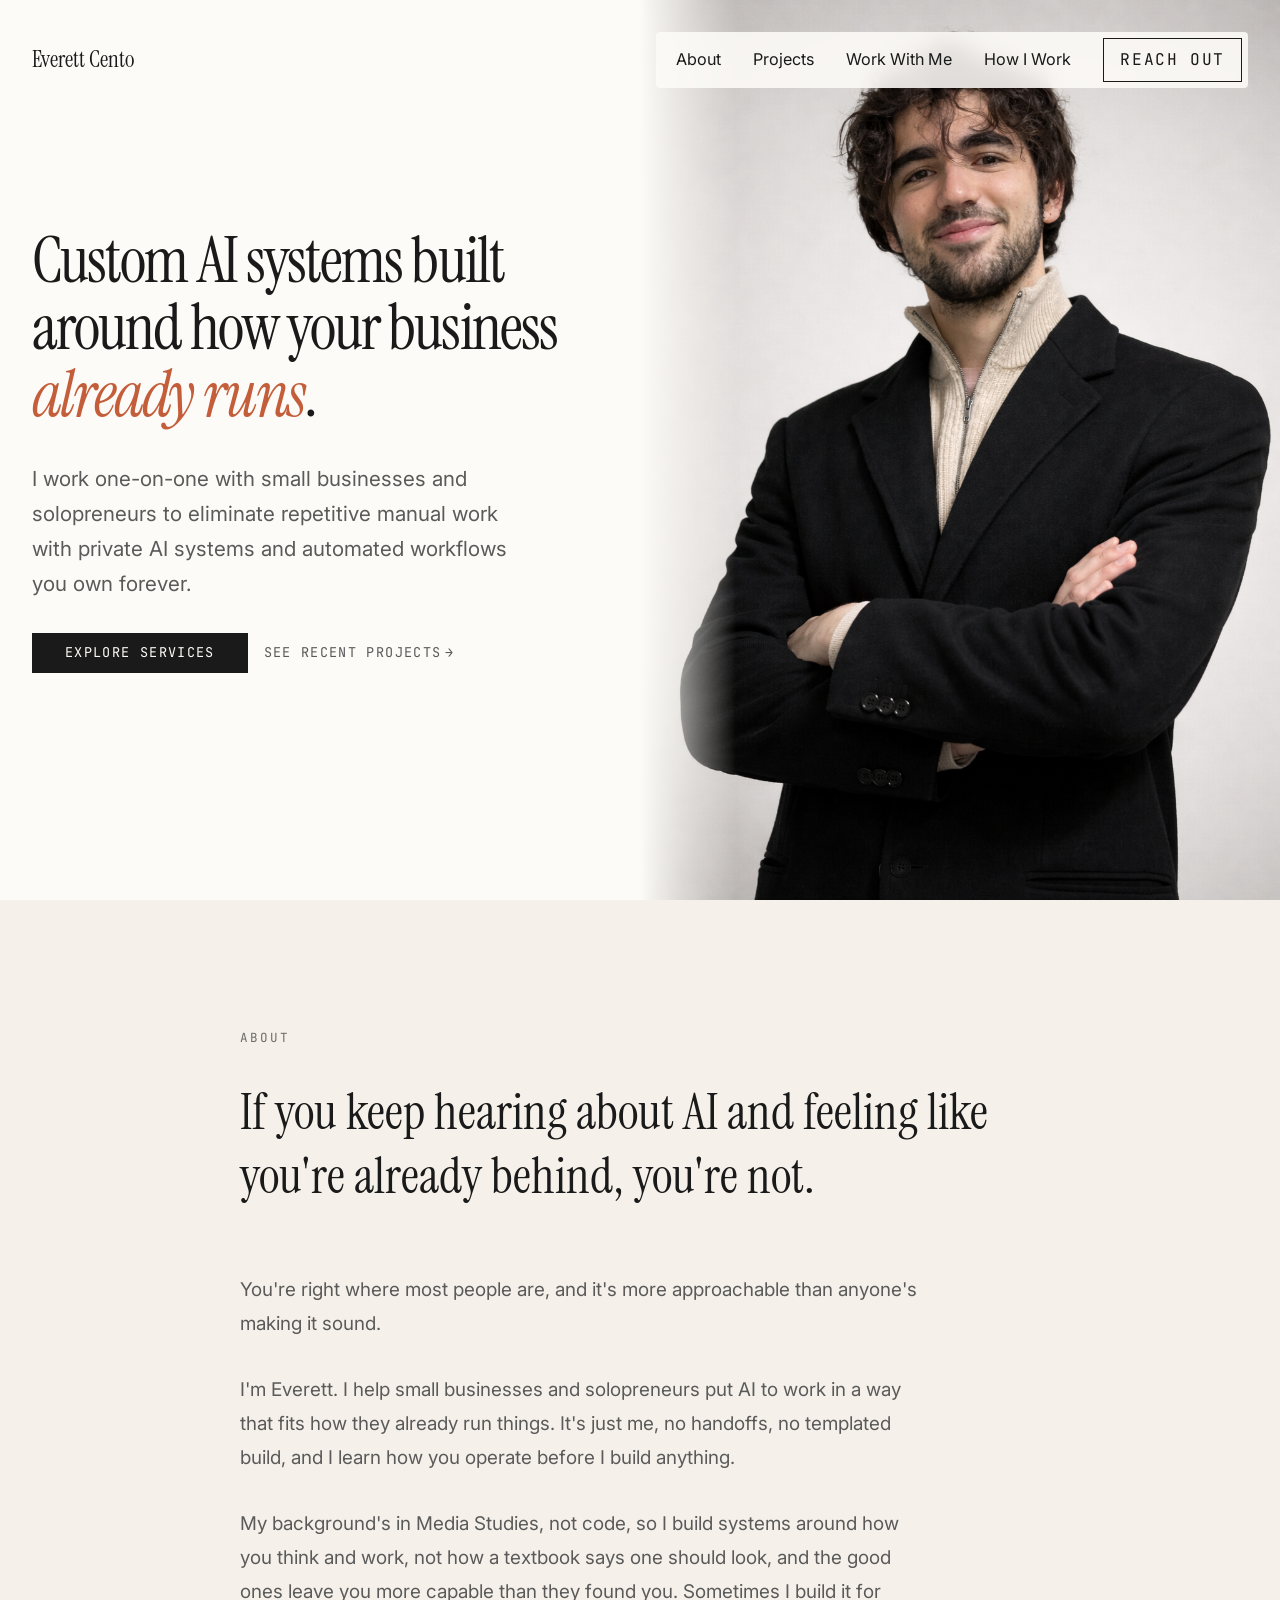
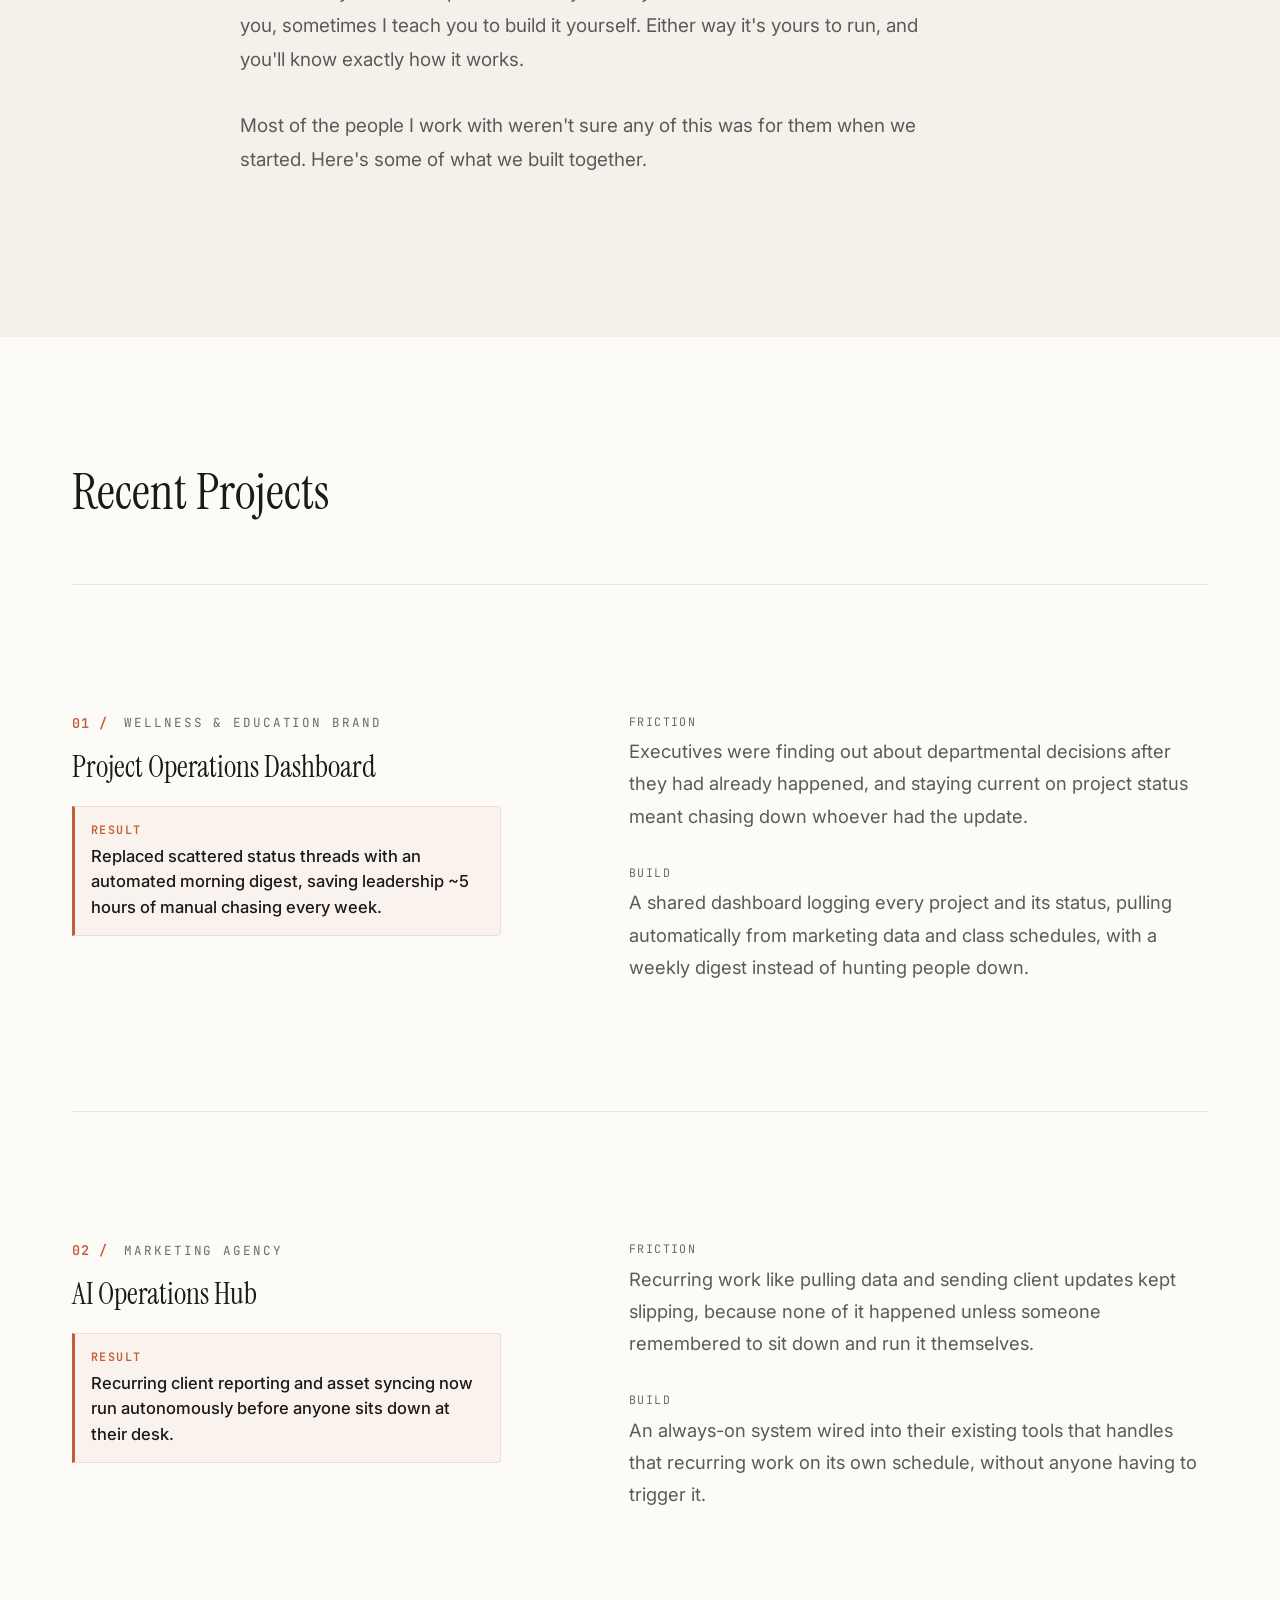
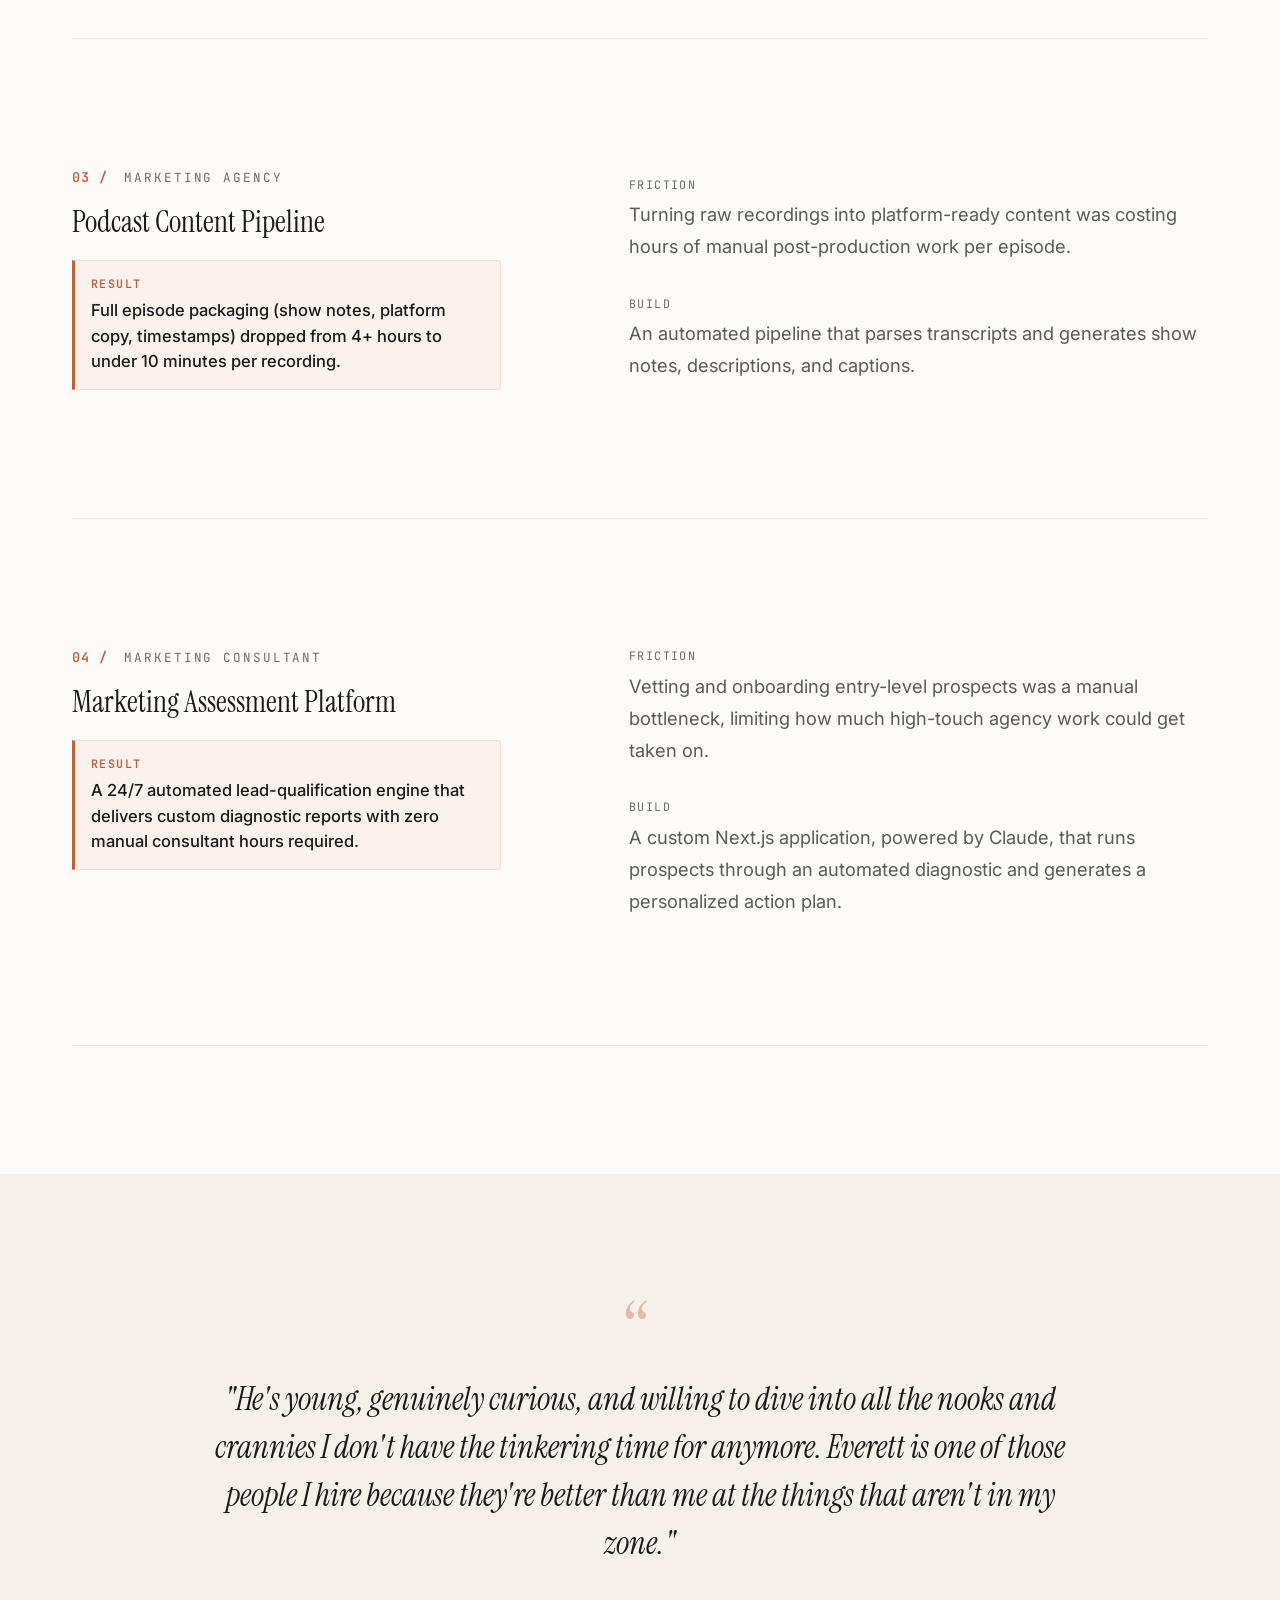
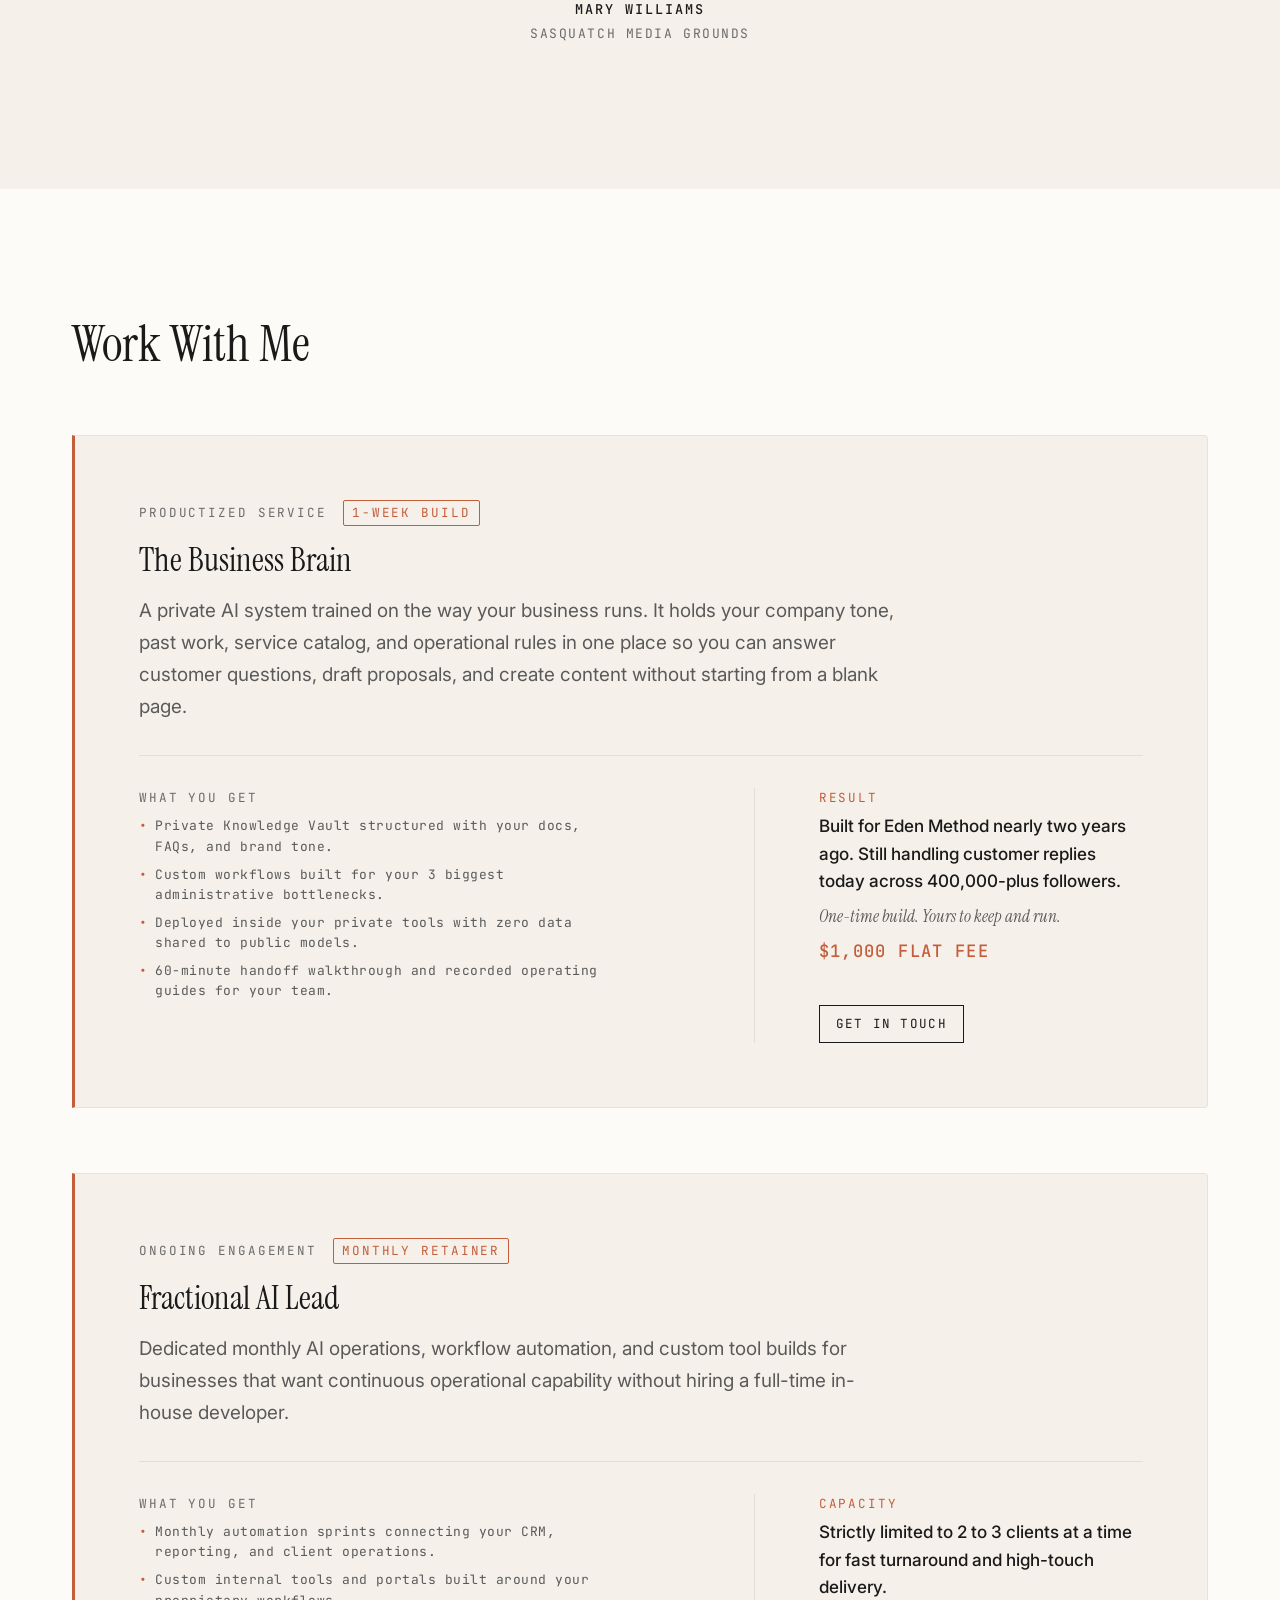
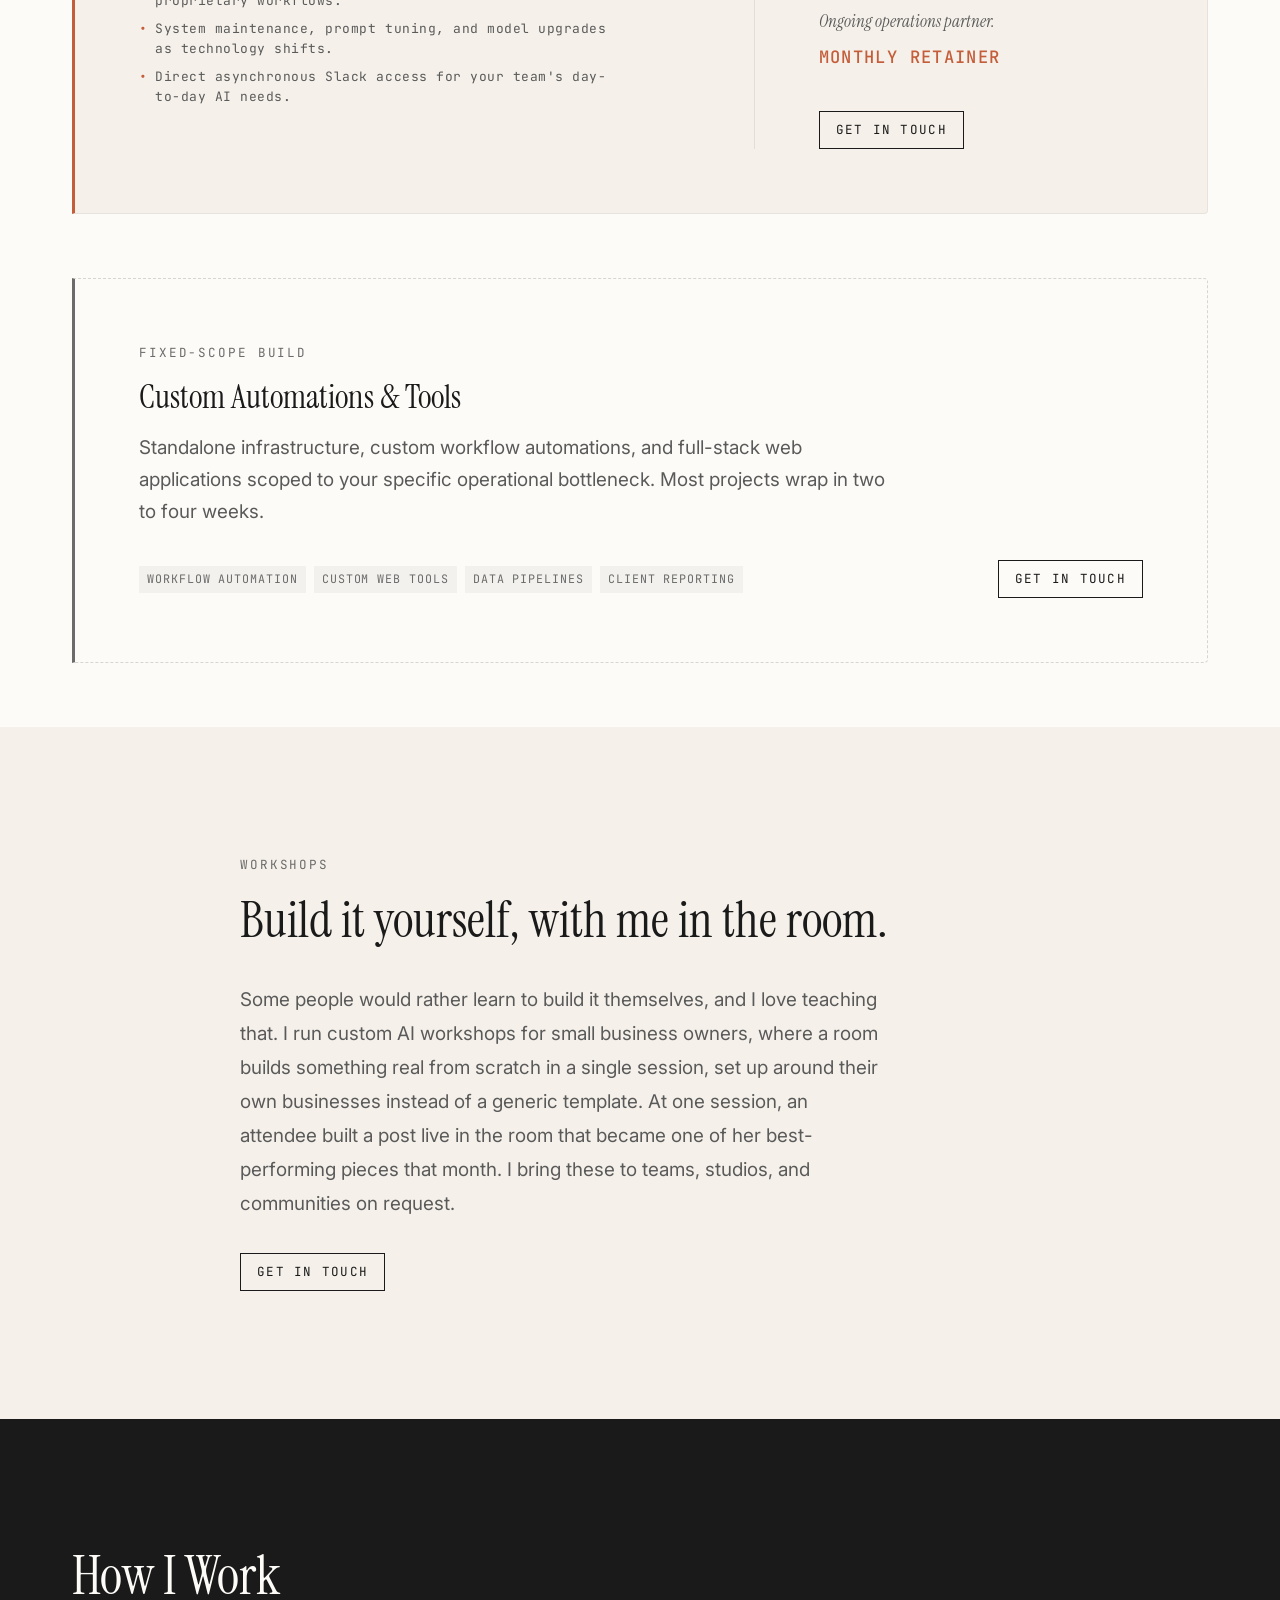
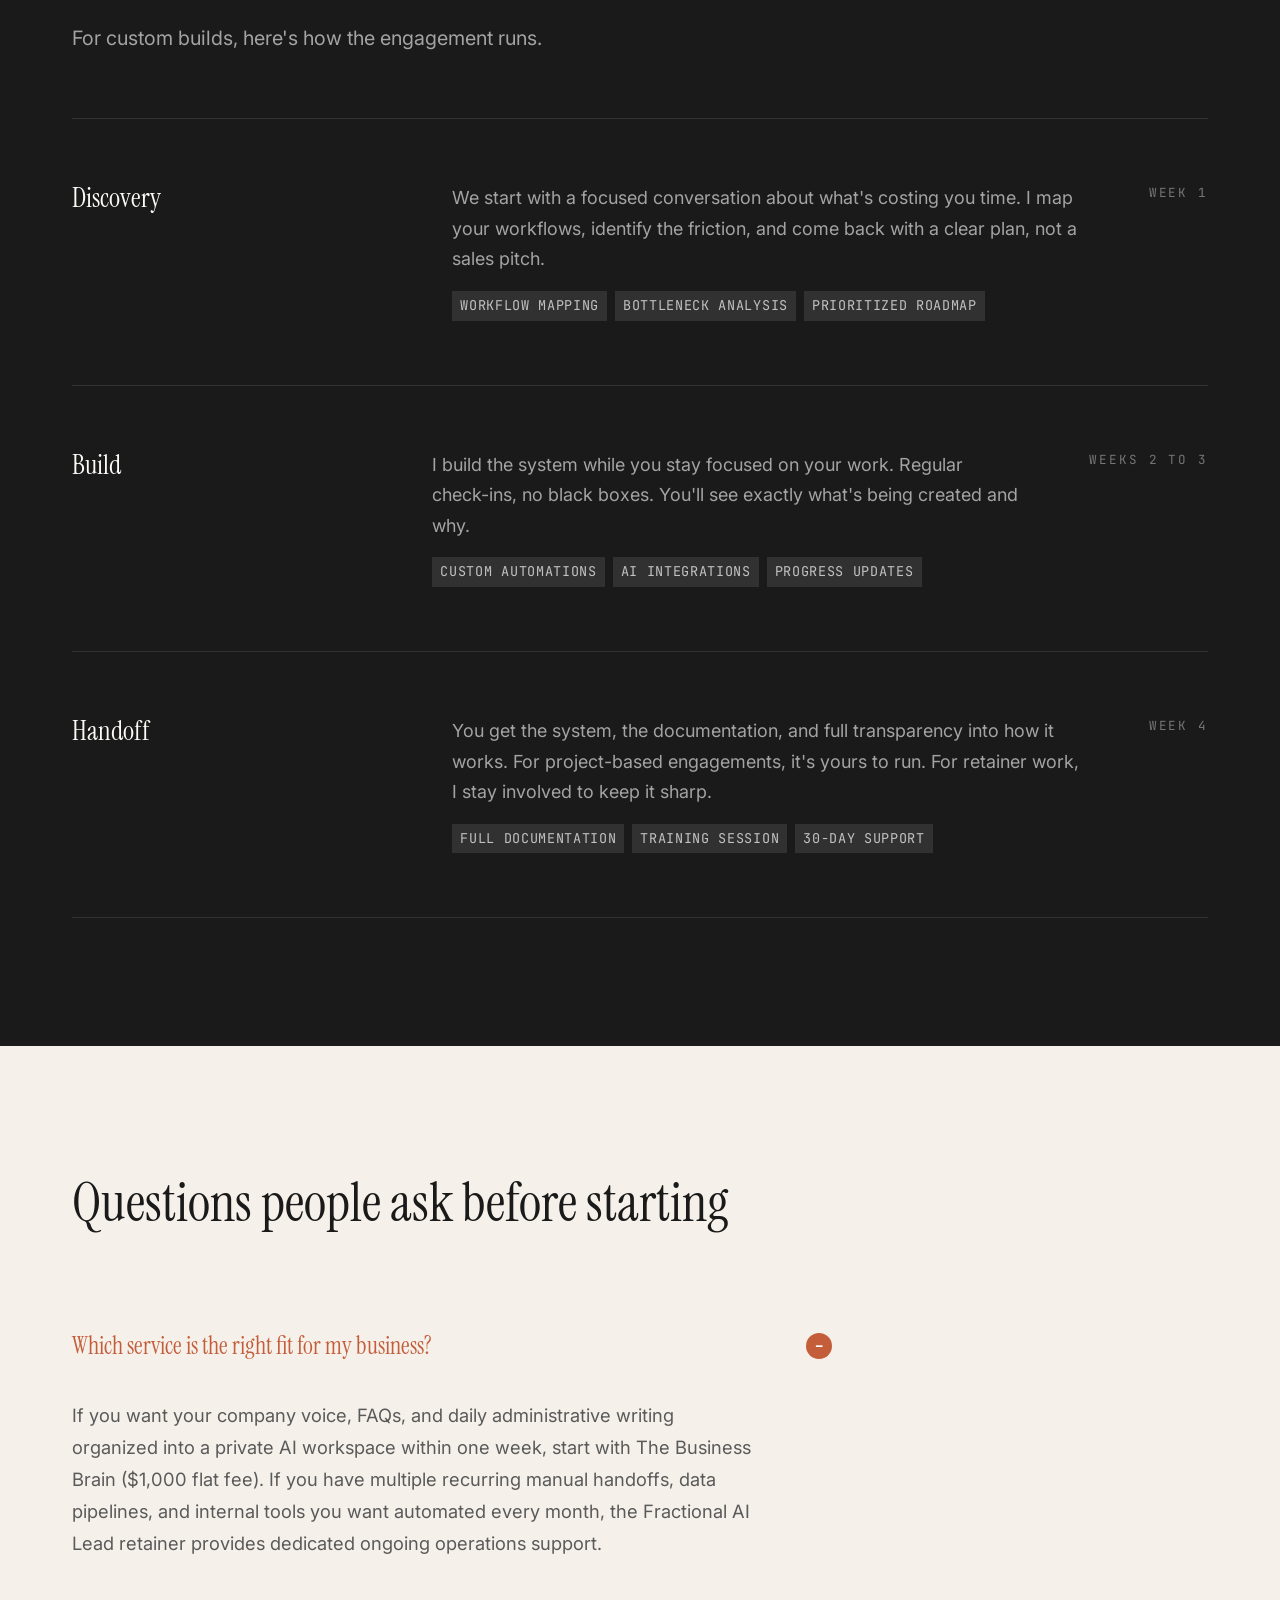
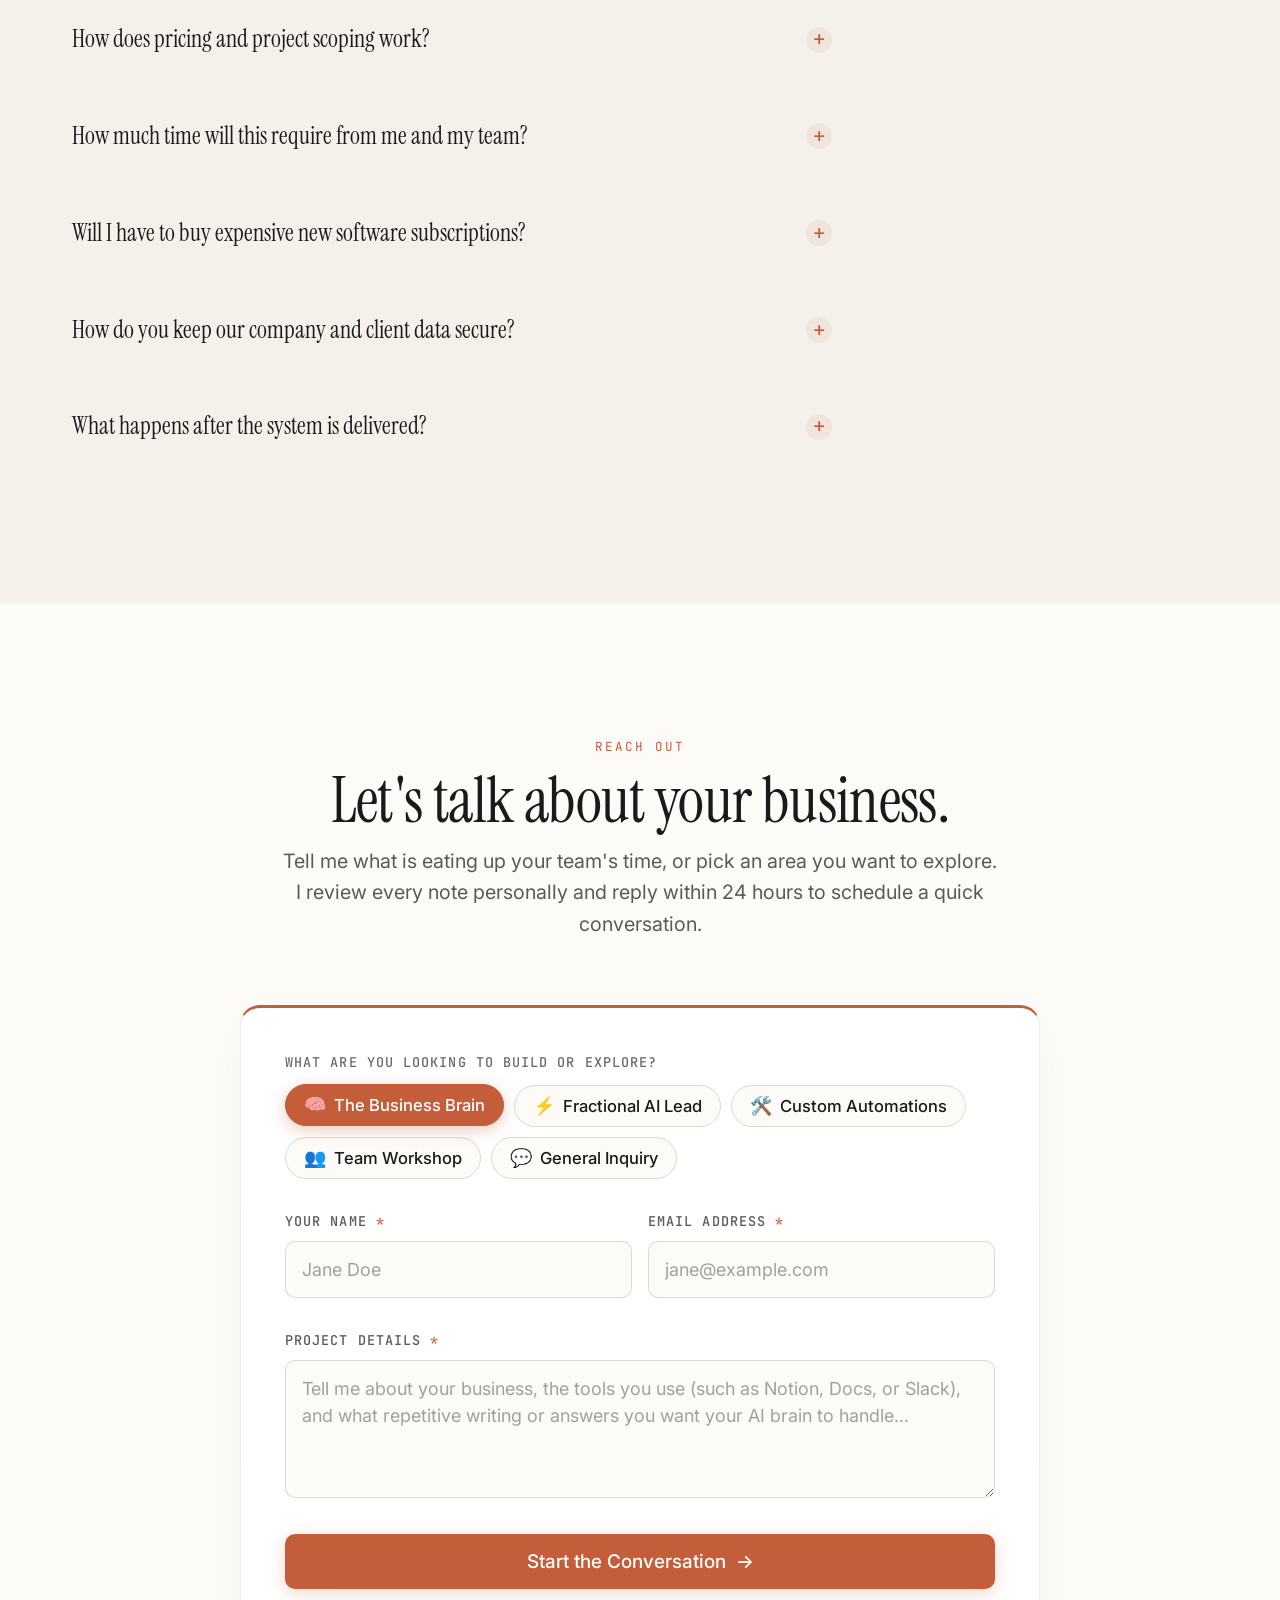
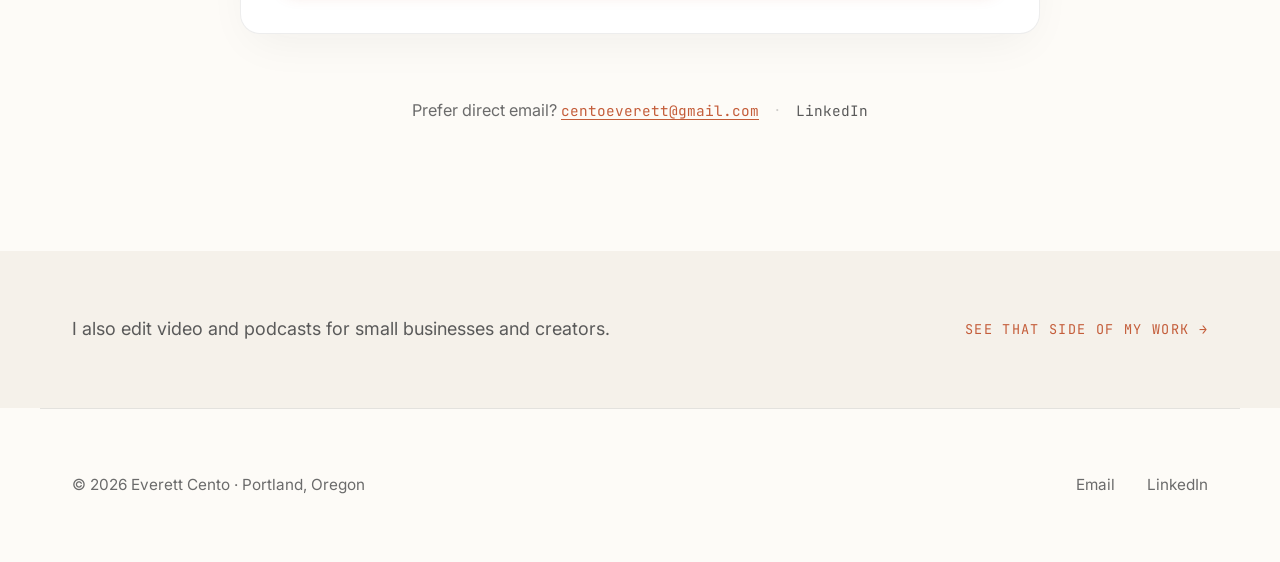
==== ai/index.html @ 163f77bb "Move AI page to /ai and cross-link the two spokes - ai/index.html: current AI page relocated intact," ====
<!DOCTYPE html>
<html lang="en">
<head>
    <meta charset="UTF-8">
    <meta name="viewport" content="width=device-width, initial-scale=1.0">
    <title>Everett Cento | Custom AI for Small Businesses & Solopreneurs</title>
    <meta name="description" content="I work one-on-one with small businesses and solopreneurs, building AI around how your business already runs instead of forcing you into a generic template.">

    <!-- Theme Color -->
    <meta name="theme-color" content="#C45D3A">

    <!-- Open Graph -->
    <meta property="og:type" content="website">
    <link rel="canonical" href="https://everettcento.com/ai/">
    <meta property="og:url" content="https://everettcento.com/ai/">
    <meta property="og:title" content="AI built around your business, not around a template.">
    <meta property="og:description" content="One-on-one AI for small businesses and solopreneurs. I learn how you operate, then build AI that fits.">
    <meta property="og:image" content="https://everettcento.com/everett-cento.png">
    <meta property="og:image:width" content="800">
    <meta property="og:image:height" content="1000">

    <!-- Favicon -->
    <link rel="icon" type="image/svg+xml" href="/favicon.svg">
    <link rel="apple-touch-icon" href="/apple-touch-icon.png">

    <!-- Fonts -->
    <link rel="preconnect" href="https://fonts.googleapis.com">
    <link rel="preconnect" href="https://fonts.gstatic.com" crossorigin>
    <link href="https://fonts.googleapis.com/css2?family=Instrument+Serif:ital@0;1&family=Inter:wght@400;500&family=JetBrains+Mono:wght@400;500&display=swap" rel="stylesheet" media="print" onload="this.media='all'">
    <noscript><link href="https://fonts.googleapis.com/css2?family=Instrument+Serif:ital@0;1&family=Inter:wght@400;500&family=JetBrains+Mono:wght@400;500&display=swap" rel="stylesheet"></noscript>

    <link rel="stylesheet" href="/styles.css">

    <!-- JSON-LD Structured Data -->
    <script type="application/ld+json">
    {
      "@context": "https://schema.org",
      "@graph": [
        {
          "@type": "Person",
          "@id": "https://everettcento.com/#everett",
          "name": "Everett Cento",
          "jobTitle": "AI Consultant & Builder",
          "description": "AI consultant based in Portland, Oregon building custom AI for small businesses and solopreneurs, one-on-one.",
          "email": "centoeverett@gmail.com",
          "url": "https://everettcento.com/",
          "homeLocation": { "@type": "Place", "address": { "@type": "PostalAddress", "addressLocality": "Portland", "addressRegion": "OR", "addressCountry": "US" } },
          "sameAs": ["https://www.linkedin.com/in/everett-cento/"]
        },
        {
          "@type": "ProfessionalService",
          "@id": "https://everettcento.com/ai/#service",
          "name": "Everett Cento · Custom AI for Small Businesses",
          "url": "https://everettcento.com/ai/",
          "founder": { "@id": "https://everettcento.com/#everett" },
          "areaServed": [
            { "@type": "City", "name": "Portland" },
            { "@type": "State", "name": "Oregon" },
            { "@type": "AdministrativeArea", "name": "Pacific Northwest" },
            { "@type": "Country", "name": "United States" }
          ],
          "description": "One-on-one AI setup and custom automation for small businesses and solopreneurs, based in Portland and working across the US and remotely.",
          "makesOffer": [
            {
              "@type": "Offer",
              "name": "The Business Brain",
              "priceSpecification": { "@type": "PriceSpecification", "price": "1000", "priceCurrency": "USD", "description": "$1,000 flat fee, one-time build" }
            },
            {
              "@type": "Offer",
              "name": "Fractional AI Lead",
              "description": "Monthly retainer for ongoing AI operations, automation sprints, and custom tool builds"
            }
          ]
        },
        {
          "@type": "FAQPage",
          "@id": "https://everettcento.com/ai/#faq",
          "mainEntity": [
            { "@type": "Question", "name": "How does pricing and project scoping work?", "acceptedAnswer": { "@type": "Answer", "text": "The Business Brain is a flat $1,000 one-time build completed in one week. Fractional AI Lead engagements run as monthly retainers with dedicated automation sprints. Custom standalone projects are quoted as fixed-price bids after a short discovery call. There is no long enterprise contract and no per-seat software to buy on top." } },
            { "@type": "Question", "name": "Which service is the right fit for my business?", "acceptedAnswer": { "@type": "Answer", "text": "If you want your company voice, FAQs, and daily administrative writing organized into a private AI workspace within one week, start with The Business Brain ($1,000 flat fee). If you have multiple recurring manual handoffs, data pipelines, and internal tools you want automated every month, the Fractional AI Lead retainer provides dedicated ongoing operations support." } },
            { "@type": "Question", "name": "I'm not technical and don't know where to start. Is my business ready for AI?", "acceptedAnswer": { "@type": "Answer", "text": "If you keep hearing about AI and feel behind, you are not. Most people I work with felt the same at the start. The first step is a conversation about how you work day to day, then picking one or two high-return uses and building those first, rather than a large AI transformation." } },
            { "@type": "Question", "name": "What does a first project look like?", "acceptedAnswer": { "@type": "Answer", "text": "It starts with discovery: I learn how you operate and find the one or two places AI pays off fastest. Then I build those, connected to the tools you already use. Then handoff: you get something you own and know how to run, not a black box you depend on me for." } },
            { "@type": "Question", "name": "Will I own what you build?", "acceptedAnswer": { "@type": "Answer", "text": "Yes. That is the point. I build on tools and accounts you control, and either hand over a system you operate yourself or teach you to build it. The goal is to leave you more capable than I found you, not dependent on me." } },
            { "@type": "Question", "name": "Where are you based, and do you work remotely?", "acceptedAnswer": { "@type": "Answer", "text": "I'm based in Portland, Oregon and work with businesses across the Pacific Northwest and remotely with clients anywhere in the US." } }
          ]
        }
      ]
    }
    </script>
</head>
<body>
    <!-- Skip Link for Accessibility -->
    <a href="#main" class="skip-link">Skip to main content</a>

    <!-- Navigation -->
    <nav class="nav" aria-label="Main navigation">
        <a href="/" class="nav-logo" aria-label="Everett Cento - Home">Everett Cento</a>
        <div class="nav-links">
            <a href="#about">About</a>
            <a href="#work">Projects</a>
            <a href="#offerings">Work With Me</a>
            <a href="#services">How I Work</a>
            <a href="#contact" class="nav-cta">Reach Out</a>
        </div>
    </nav>

    <main id="main">
        <!-- Hero - Split Layout -->
        <section class="hero" aria-labelledby="hero-heading">
            <div class="hero-split">
                <div class="hero-content">
                    <h1 id="hero-heading">Custom AI systems built around how your business <em>already runs</em>.</h1>
                    <p class="hero-intro">I work one-on-one with small businesses and solopreneurs to eliminate repetitive manual work with private AI systems and automated workflows you own forever.</p>
                    <div class="hero-actions">
                        <a href="#offerings" class="hero-cta">Explore Services</a>
                        <a href="#work" class="hero-secondary-link">See Recent Projects <span aria-hidden="true">&rarr;</span></a>
                    </div>
                </div>
                <div class="hero-image">
                    <img src="/everett-cento.png" alt="Everett Cento" width="800" height="1000" loading="eager" fetchpriority="high" />
                </div>
            </div>
        </section>

        <!-- About -->
        <section class="about" id="about" aria-labelledby="about-heading">
            <div class="container">
                <div class="about-content animate-fade-up">
                    <p class="label about-label">About</p>
                    <h2 id="about-heading" class="about-lead">If you keep hearing about AI and feeling like you're already behind, you're not.</h2>
                    <div class="about-text">
                        <p>You're right where most people are, and it's more approachable than anyone's making it sound.</p>
                        <p>I'm Everett. I help small businesses and solopreneurs put AI to work in a way that fits how they already run things. It's just me, no handoffs, no templated build, and I learn how you operate before I build anything.</p>
                        <p>My background's in Media Studies, not code, so I build systems around how you think and work, not how a textbook says one should look, and the good ones leave you more capable than they found you. Sometimes I build it for you, sometimes I teach you to build it yourself. Either way it's yours to run, and you'll know exactly how it works.</p>
                        <p>Most of the people I work with weren't sure any of this was for them when we started. Here's some of what we built together.</p>
                    </div>
                </div>
            </div>
        </section>

        <!-- Work -->
        <section class="work" id="work" aria-labelledby="work-heading">
            <div class="container">
                <div class="work-header animate-fade-up">
                    <h2 id="work-heading">Recent Projects</h2>
                </div>

                <div class="work-list">
                    <article class="work-row animate-fade-up">
                        <div class="work-row-meta">
                            <div class="work-item-header">
                                <span class="work-index">01 /</span>
                                <span class="label">Wellness &amp; Education Brand</span>
                            </div>
                            <h3>Project Operations Dashboard</h3>
                            <div class="work-item-outcome">
                                <span class="work-outcome-tag">Result</span>
                                <p>Replaced scattered status threads with an automated morning digest, saving leadership ~5 hours of manual chasing every week.</p>
                            </div>
                        </div>
                        <div class="work-row-body">
                            <div class="work-story-block">
                                <span class="work-story-label">Friction</span>
                                <p>Executives were finding out about departmental decisions after they had already happened, and staying current on project status meant chasing down whoever had the update.</p>
                            </div>
                            <div class="work-story-block">
                                <span class="work-story-label">Build</span>
                                <p>A shared dashboard logging every project and its status, pulling automatically from marketing data and class schedules, with a weekly digest instead of hunting people down.</p>
                            </div>
                        </div>
                    </article>

                    <article class="work-row animate-fade-up">
                        <div class="work-row-meta">
                            <div class="work-item-header">
                                <span class="work-index">02 /</span>
                                <span class="label">Marketing Agency</span>
                            </div>
                            <h3>AI Operations Hub</h3>
                            <div class="work-item-outcome">
                                <span class="work-outcome-tag">Result</span>
                                <p>Recurring client reporting and asset syncing now run autonomously before anyone sits down at their desk.</p>
                            </div>
                        </div>
                        <div class="work-row-body">
                            <div class="work-story-block">
                                <span class="work-story-label">Friction</span>
                                <p>Recurring work like pulling data and sending client updates kept slipping, because none of it happened unless someone remembered to sit down and run it themselves.</p>
                            </div>
                            <div class="work-story-block">
                                <span class="work-story-label">Build</span>
                                <p>An always-on system wired into their existing tools that handles that recurring work on its own schedule, without anyone having to trigger it.</p>
                            </div>
                        </div>
                    </article>

                    <article class="work-row animate-fade-up">
                        <div class="work-row-meta">
                            <div class="work-item-header">
                                <span class="work-index">03 /</span>
                                <span class="label">Marketing Agency</span>
                            </div>
                            <h3>Podcast Content Pipeline</h3>
                            <div class="work-item-outcome">
                                <span class="work-outcome-tag">Result</span>
                                <p>Full episode packaging (show notes, platform copy, timestamps) dropped from 4+ hours to under 10 minutes per recording.</p>
                            </div>
                        </div>
                        <div class="work-row-body">
                            <div class="work-story-block">
                                <span class="work-story-label">Friction</span>
                                <p>Turning raw recordings into platform-ready content was costing hours of manual post-production work per episode.</p>
                            </div>
                            <div class="work-story-block">
                                <span class="work-story-label">Build</span>
                                <p>An automated pipeline that parses transcripts and generates show notes, descriptions, and captions.</p>
                            </div>
                        </div>
                    </article>

                    <article class="work-row animate-fade-up">
                        <div class="work-row-meta">
                            <div class="work-item-header">
                                <span class="work-index">04 /</span>
                                <span class="label">Marketing Consultant</span>
                            </div>
                            <h3>Marketing Assessment Platform</h3>
                            <div class="work-item-outcome">
                                <span class="work-outcome-tag">Result</span>
                                <p>A 24/7 automated lead-qualification engine that delivers custom diagnostic reports with zero manual consultant hours required.</p>
                            </div>
                        </div>
                        <div class="work-row-body">
                            <div class="work-story-block">
                                <span class="work-story-label">Friction</span>
                                <p>Vetting and onboarding entry-level prospects was a manual bottleneck, limiting how much high-touch agency work could get taken on.</p>
                            </div>
                            <div class="work-story-block">
                                <span class="work-story-label">Build</span>
                                <p>A custom Next.js application, powered by Claude, that runs prospects through an automated diagnostic and generates a personalized action plan.</p>
                            </div>
                        </div>
                    </article>
                </div>
            </div>
        </section>

        <!-- Testimonial -->
        <section class="testimonials" aria-label="Testimonial">
            <div class="container">
                <div class="testimonial-item animate-fade-up">
                    <span class="testimonial-mark" aria-hidden="true">&ldquo;</span>
                    <blockquote class="testimonial-quote">
                        "He's young, genuinely curious, and willing to dive into all the nooks and crannies I don't have the tinkering time for anymore. Everett is one of those people I hire because they're better than me at the things that aren't in my zone."
                    </blockquote>
                    <div class="testimonial-attribution">
                        <p class="testimonial-name">Mary Williams</p>
                        <p class="testimonial-company">Sasquatch Media Grounds</p>
                    </div>
                </div>
            </div>
        </section>

        <!-- Offerings -->
        <section class="offerings" id="offerings" aria-labelledby="offerings-heading">
            <div class="container">
                <div class="offerings-header animate-fade-up">
                    <h2 id="offerings-heading">Work With Me</h2>
                </div>
                <div class="offerings-list">
                    <!-- 1. The Business Brain -->
                    <div class="offering-item animate-fade-up">
                        <div class="offering-item-header">
                            <span class="label">Productized Service</span>
                            <span class="label offering-type">1-Week Build</span>
                        </div>
                        <h3>The Business Brain</h3>
                        <p class="offering-description">A private AI system trained on the way your business runs. It holds your company tone, past work, service catalog, and operational rules in one place so you can answer customer questions, draft proposals, and create content without starting from a blank page.</p>
                        <div class="offering-item-content">
                            <div class="offering-deliverables">
                                <p class="label">What you get</p>
                                <ul>
                                    <li>Private Knowledge Vault structured with your docs, FAQs, and brand tone.</li>
                                    <li>Custom workflows built for your 3 biggest administrative bottlenecks.</li>
                                    <li>Deployed inside your private tools with zero data shared to public models.</li>
                                    <li>60-minute handoff walkthrough and recorded operating guides for your team.</li>
                                </ul>
                            </div>
                            <div class="offering-result">
                                <div>
                                    <span class="label">Result</span>
                                    <p>Built for Eden Method nearly two years ago. Still handling customer replies today across 400,000-plus followers.</p>
                                    <p class="offering-tagline">One-time build. Yours to keep and run.</p>
                                    <p class="offering-price">$1,000 flat fee</p>
                                </div>
                                <a href="#contact" class="offering-custom-cta offering-engine-cta" data-scope="business-brain">Get in touch</a>
                            </div>
                        </div>
                    </div>

                    <!-- 2. Fractional AI Lead -->
                    <div class="offering-item animate-fade-up">
                        <div class="offering-item-header">
                            <span class="label">Ongoing Engagement</span>
                            <span class="label offering-type">Monthly Retainer</span>
                        </div>
                        <h3>Fractional AI Lead</h3>
                        <p class="offering-description">Dedicated monthly AI operations, workflow automation, and custom tool builds for businesses that want continuous operational capability without hiring a full-time in-house developer.</p>
                        <div class="offering-item-content">
                            <div class="offering-deliverables">
                                <p class="label">What you get</p>
                                <ul>
                                    <li>Monthly automation sprints connecting your CRM, reporting, and client operations.</li>
                                    <li>Custom internal tools and portals built around your proprietary workflows.</li>
                                    <li>System maintenance, prompt tuning, and model upgrades as technology shifts.</li>
                                    <li>Direct asynchronous Slack access for your team's day-to-day AI needs.</li>
                                </ul>
                            </div>
                            <div class="offering-result">
                                <div>
                                    <span class="label">Capacity</span>
                                    <p>Strictly limited to 2 to 3 clients at a time for fast turnaround and high-touch delivery.</p>
                                    <p class="offering-tagline">Ongoing operations partner.</p>
                                    <p class="offering-price">Monthly Retainer</p>
                                </div>
                                <a href="#contact" class="offering-custom-cta offering-engine-cta" data-scope="retainer">Get in touch</a>
                            </div>
                        </div>
                    </div>

                    <!-- 3. Custom Automations & Tools -->
                    <div class="offering-item offering-item-custom animate-fade-up">
                        <div class="offering-item-header">
                            <span class="label">Fixed-Scope Build</span>
                        </div>
                        <h3>Custom Automations &amp; Tools</h3>
                        <p class="offering-description">Standalone infrastructure, custom workflow automations, and full-stack web applications scoped to your specific operational bottleneck. Most projects wrap in two to four weeks.</p>
                        <div class="offering-custom-footer">
                            <ul class="offering-custom-types">
                                <li>Workflow Automation</li>
                                <li>Custom Web Tools</li>
                                <li>Data Pipelines</li>
                                <li>Client Reporting</li>
                            </ul>
                            <a href="#contact" class="offering-custom-cta" data-scope="workflow">Get in touch</a>
                        </div>
                    </div>
                </div>
            </div>
        </section>

        <!-- Workshops -->
        <section class="workshop" id="workshop" aria-labelledby="workshop-heading">
            <div class="container">
                <div class="workshop-content animate-fade-up">
                    <p class="label workshop-label">Workshops</p>
                    <h2 id="workshop-heading" class="workshop-lead">Build it yourself, with me in the room.</h2>
                    <p class="workshop-text">Some people would rather learn to build it themselves, and I love teaching that. I run custom AI workshops for small business owners, where a room builds something real from scratch in a single session, set up around their own businesses instead of a generic template. At one session, an attendee built a post live in the room that became one of her best-performing pieces that month. I bring these to teams, studios, and communities on request.</p>
                    <a href="#contact" class="offering-custom-cta workshop-cta" data-scope="workshop">Get in touch</a>
                </div>
            </div>
        </section>

        <!-- Services -->
        <section class="services" id="services" aria-labelledby="services-heading">
            <div class="container">
                <div class="services-header animate-fade-up">
                    <h2 id="services-heading">How I Work</h2>
                    <p>For custom builds, here's how the engagement runs.</p>
                </div>
                <div class="services-list">
                    <div class="service-item animate-fade-up" data-delay="0">
                        <h3>Discovery</h3>
                        <div class="service-item-content">
                            <p>We start with a focused conversation about what's costing you time. I map your workflows, identify the friction, and come back with a clear plan, not a sales pitch.</p>
                            <ul>
                                <li>Workflow Mapping</li>
                                <li>Bottleneck Analysis</li>
                                <li>Prioritized Roadmap</li>
                            </ul>
                        </div>
                        <span class="label">Week 1</span>
                    </div>
                    <div class="service-item animate-fade-up" data-delay="1">
                        <h3>Build</h3>
                        <div class="service-item-content">
                            <p>I build the system while you stay focused on your work. Regular check-ins, no black boxes. You'll see exactly what's being created and why.</p>
                            <ul>
                                <li>Custom Automations</li>
                                <li>AI Integrations</li>
                                <li>Progress Updates</li>
                            </ul>
                        </div>
                        <span class="label">Weeks 2 to 3</span>
                    </div>
                    <div class="service-item animate-fade-up" data-delay="2">
                        <h3>Handoff</h3>
                        <div class="service-item-content">
                            <p>You get the system, the documentation, and full transparency into how it works. For project-based engagements, it's yours to run. For retainer work, I stay involved to keep it sharp.</p>
                            <ul>
                                <li>Full Documentation</li>
                                <li>Training Session</li>
                                <li>30-Day Support</li>
                            </ul>
                        </div>
                        <span class="label">Week 4</span>
                    </div>
                </div>
            </div>
        </section>

        <!-- FAQ -->
        <section class="faq" id="faq" aria-labelledby="faq-heading">
            <div class="container animate-fade-up">
                <div class="faq-header">
                    <h2 id="faq-heading">Questions people ask before starting</h2>
                </div>
                <div class="faq-list">
                    <div class="faq-item is-open">
                        <h3 class="faq-q-heading">
                            <button class="faq-q" type="button" aria-expanded="true" aria-controls="faq-a-which">
                                <span>Which service is the right fit for my business?</span>
                                <span class="faq-icon" aria-hidden="true"></span>
                            </button>
                        </h3>
                        <div class="faq-a" id="faq-a-which">
                            <div class="faq-a-inner">
                                <p>If you want your company voice, FAQs, and daily administrative writing organized into a private AI workspace within one week, start with The Business Brain ($1,000 flat fee). If you have multiple recurring manual handoffs, data pipelines, and internal tools you want automated every month, the Fractional AI Lead retainer provides dedicated ongoing operations support.</p>
                            </div>
                        </div>
                    </div>
                    <div class="faq-item">
                        <h3 class="faq-q-heading">
                            <button class="faq-q" type="button" aria-expanded="false" aria-controls="faq-a1">
                                <span>How does pricing and project scoping work?</span>
                                <span class="faq-icon" aria-hidden="true"></span>
                            </button>
                        </h3>
                        <div class="faq-a" id="faq-a1">
                            <div class="faq-a-inner">
                                <p>The Business Brain is a flat $1,000 one-time build completed in one week. Fractional AI Lead engagements run as monthly retainers with dedicated automation sprints. Custom standalone projects are quoted as fixed-price bids after a short discovery call, typically completed in two to four weeks. You will always know the exact deliverables, timeline, and investment before we start, with zero hidden retainers or hourly surprises.</p>
                            </div>
                        </div>
                    </div>
                    <div class="faq-item">
                        <h3 class="faq-q-heading">
                            <button class="faq-q" type="button" aria-expanded="false" aria-controls="faq-a2">
                                <span>How much time will this require from me and my team?</span>
                                <span class="faq-icon" aria-hidden="true"></span>
                            </button>
                        </h3>
                        <div class="faq-a" id="faq-a2">
                            <div class="faq-a-inner">
                                <p>Very little. Most engagements require about 45 minutes for our initial discovery session to walk me through your workflow, and another 30 to 45 minutes for the final handoff walkthrough. I do the architecture, building, testing, and documentation in the background while you stay focused on running your business.</p>
                            </div>
                        </div>
                    </div>
                    <div class="faq-item">
                        <h3 class="faq-q-heading">
                            <button class="faq-q" type="button" aria-expanded="false" aria-controls="faq-a3">
                                <span>Will I have to buy expensive new software subscriptions?</span>
                                <span class="faq-icon" aria-hidden="true"></span>
                            </button>
                        </h3>
                        <div class="faq-a" id="faq-a3">
                            <div class="faq-a-inner">
                                <p>No. I prioritize building inside the tools you already rely on (Notion, Google Workspace, Slack, Airtable, Make, etc.). When AI models or APIs are required (like Claude or OpenAI), we connect them directly to your own accounts so you pay only for actual usage, usually just a few dollars a month rather than bloated per-seat SaaS licenses.</p>
                            </div>
                        </div>
                    </div>
                    <div class="faq-item">
                        <h3 class="faq-q-heading">
                            <button class="faq-q" type="button" aria-expanded="false" aria-controls="faq-a4">
                                <span>How do you keep our company and client data secure?</span>
                                <span class="faq-icon" aria-hidden="true"></span>
                            </button>
                        </h3>
                        <div class="faq-a" id="faq-a4">
                            <div class="faq-a-inner">
                                <p>Privacy and data sovereignty are non-negotiable. Everything is deployed directly within your own private accounts and secure infrastructure. Your proprietary business data, client communication, and internal documents are never shared or used to train public foundation models.</p>
                            </div>
                        </div>
                    </div>
                    <div class="faq-item">
                        <h3 class="faq-q-heading">
                            <button class="faq-q" type="button" aria-expanded="false" aria-controls="faq-a5">
                                <span>What happens after the system is delivered?</span>
                                <span class="faq-icon" aria-hidden="true"></span>
                            </button>
                        </h3>
                        <div class="faq-a" id="faq-a5">
                            <div class="faq-a-inner">
                                <p>You receive complete video walkthroughs, step-by-step operational documentation, and 30 days of direct support to make sure everything runs smoothly in day-to-day use. If your workflows evolve down the line, systems are built transparently so you can modify them yourself, or bring me back for ongoing feature sprints.</p>
                            </div>
                        </div>
                    </div>
                </div>
            </div>
        </section>
        <!-- Contact / Reach Out Form -->
        <section class="contact" id="contact" aria-labelledby="contact-heading">
            <div class="container animate-fade-up">
                <div class="contact-header">
                    <p class="label">Reach Out</p>
                    <h2 id="contact-heading">Let's talk about your business.</h2>
                    <p class="contact-subhead">Tell me what is eating up your team's time, or pick an area you want to explore. I review every note personally and reply within 24 hours to schedule a quick conversation.</p>
                </div>

                <div class="scope-card">
                    <!-- Error Banner (hidden by default) -->
                    <div id="scope-error" class="scope-error-banner" role="alert">
                        Something went wrong submitting the form. You can retry or send an email directly to <a href="mailto:centoeverett@gmail.com" id="error-mailto-link">centoeverett@gmail.com</a>.
                    </div>

                    <form id="scope-form" class="scope-form" novalidate>
                        <!-- FormSubmit config -->
                        <input type="hidden" name="_captcha" value="false">
                        <input type="hidden" name="_template" value="table">
                        <input type="hidden" name="_subject" id="form-subject" value="[Inquiry] The Business Brain">
                        <input type="hidden" name="Project Type" id="form-project-type" value="The Business Brain">

                        <!-- Chip Selector -->
                        <div class="scope-group">
                            <label class="scope-label" id="scope-chips-label">What are you looking to build or explore?</label>
                            <div class="scope-chips" role="radiogroup" aria-labelledby="scope-chips-label">
                                <button type="button" role="radio" aria-checked="true" class="scope-chip is-active" data-scope="business-brain" data-prompt="Tell me about your business, the tools you use (such as Notion, Docs, or Slack), and what repetitive writing or answers you want your AI brain to handle..." data-title="The Business Brain">
                                    <span class="chip-icon">🧠</span> The Business Brain
                                </button>
                                <button type="button" role="radio" aria-checked="false" class="scope-chip" data-scope="retainer" data-prompt="Tell me about your current operations, the tools you run on, and the recurring manual bottlenecks you want automated every month..." data-title="Fractional AI Lead">
                                    <span class="chip-icon">⚡</span> Fractional AI Lead
                                </button>
                                <button type="button" role="radio" aria-checked="false" class="scope-chip" data-scope="workflow" data-prompt="Tell me about the repetitive task, manual handoff, or tools you want to connect (such as Airtable, Make, CRM, or email)..." data-title="Custom Automations & Tools">
                                    <span class="chip-icon">🛠️</span> Custom Automations
                                </button>
                                <button type="button" role="radio" aria-checked="false" class="scope-chip" data-scope="workshop" data-prompt="Tell me about your team or community, your rough timeline, and what you would like everyone to build together..." data-title="Team Workshop">
                                    <span class="chip-icon">👥</span> Team Workshop
                                </button>
                                <button type="button" role="radio" aria-checked="false" class="scope-chip" data-scope="general" data-prompt="Tell me what is on your mind, where you are feeling friction in your operations, or what you would like to explore..." data-title="General Inquiry">
                                    <span class="chip-icon">💬</span> General Inquiry
                                </button>
                            </div>
                        </div>

                        <!-- Inputs Grid -->
                        <div class="scope-grid">
                            <div class="scope-field" id="field-name">
                                <label for="sender-name" class="scope-field-label">Your Name <span class="required" aria-hidden="true">*</span></label>
                                <input type="text" id="sender-name" name="Name" class="scope-input" placeholder="Jane Doe" required autocomplete="name">
                                <span class="field-error" id="name-error">Please enter your name</span>
                            </div>
                            <div class="scope-field" id="field-email">
                                <label for="sender-email" class="scope-field-label">Email Address <span class="required" aria-hidden="true">*</span></label>
                                <input type="email" id="sender-email" name="Email" class="scope-input" placeholder="jane@example.com" required autocomplete="email">
                                <span class="field-error" id="email-error">Please enter a valid email address</span>
                            </div>
                        </div>

                        <!-- Textarea with dynamic guidance -->
                        <div class="scope-field" id="field-details">
                            <label for="project-details" class="scope-field-label">Project Details <span class="required" aria-hidden="true">*</span></label>
                            <textarea id="project-details" name="Project Details" class="scope-textarea" rows="4" placeholder="Tell me about your business, the tools you use (such as Notion, Docs, or Slack), and what repetitive writing or answers you want your AI brain to handle..." required></textarea>
                            <span class="field-error" id="details-error">Please share a brief note about what you are looking for</span>
                        </div>

                        <!-- Form Actions -->
                        <div class="scope-actions">
                            <button type="submit" class="scope-submit-btn" id="scope-submit-btn">
                                <span class="btn-text">Start the Conversation</span>
                                <span class="btn-arrow" aria-hidden="true">→</span>
                                <span class="btn-spinner" aria-hidden="true"></span>
                            </button>
                        </div>
                    </form>

                    <!-- Success State -->
                    <div id="scope-success" class="scope-success" hidden>
                        <div class="success-icon" aria-hidden="true">✓</div>
                        <h3 class="success-title">Message received.</h3>
                        <p class="success-message">Thanks <strong id="success-user-name">there</strong>! Your note has landed in my inbox. I will review your details and reply within 24 hours.</p>
                        <button type="button" class="scope-reset-btn" id="scope-reset-btn">Send another note</button>
                    </div>
                </div>

                <div class="contact-alt">
                    <span>Prefer direct email? <a href="mailto:centoeverett@gmail.com" class="direct-email-link">centoeverett@gmail.com</a></span>
                    <span class="alt-divider" aria-hidden="true">·</span>
                    <a href="https://www.linkedin.com/in/everett-cento/" target="_blank" rel="noopener noreferrer" aria-label="Connect with Everett on LinkedIn">LinkedIn</a>
                </div>
            </div>
        </section>

        <!-- Cross-link to the editing side -->
        <section class="cross-link" aria-label="Other work">
            <div class="container">
                <a href="/editing/" class="cross-link-inner">
                    <span>I also edit video and podcasts for small businesses and creators.</span>
                    <span class="cross-link-cta">See that side of my work <span aria-hidden="true">&rarr;</span></span>
                </a>
            </div>
        </section>
    </main>

    <!-- Footer -->
    <footer class="footer">
        <p>&copy; <span id="copyright-year"></span> Everett Cento · Portland, Oregon</p>
        <div class="footer-links">
            <a href="mailto:centoeverett@gmail.com">Email</a>
            <a href="https://www.linkedin.com/in/everett-cento/" target="_blank" rel="noopener noreferrer">LinkedIn</a>
        </div>
    </footer>

    <script>
        (function() {
            'use strict';

            // Update copyright year
            const yearEl = document.getElementById('copyright-year');
            if (yearEl) yearEl.textContent = new Date().getFullYear();

            // Cache DOM elements
            const nav = document.querySelector('.nav');
            const heroImage = document.querySelector('.hero-image');
            const heroContent = document.querySelector('.hero-content');
            const hero = document.querySelector('.hero');

            // Scroll handler with requestAnimationFrame for performance
            let ticking = false;

            function handleScroll() {
                const scrollY = window.scrollY;

                // Nav background on scroll
                if (nav) {
                    nav.classList.toggle('scrolled', scrollY > 20);
                }

                // Shift + fade hero elements as user scrolls (desktop only)
                if (window.innerWidth > 900 && hero && heroImage && heroContent) {
                    const shiftAmount = Math.min(scrollY, 80);
                    const fadeEnd = 250;
                    const opacity = Math.max(0, 1 - scrollY / fadeEnd);

                    heroImage.style.transform = `translateY(${shiftAmount}px)`;
                    heroImage.style.opacity = opacity;
                    heroContent.style.animation = 'none';
                    heroContent.style.transform = `translateY(${shiftAmount}px)`;
                    heroContent.style.opacity = opacity;
                }

                ticking = false;
            }

            function onScroll() {
                if (!ticking) {
                    requestAnimationFrame(handleScroll);
                    ticking = true;
                }
            }

            window.addEventListener('scroll', onScroll, { passive: true });
            window.addEventListener('resize', onScroll, { passive: true });

            // Smooth scroll for anchor links
            document.querySelectorAll('a[href^="#"]').forEach(anchor => {
                anchor.addEventListener('click', function(e) {
                    const href = this.getAttribute('href');
                    if (href === '#') {
                        e.preventDefault();
                        window.scrollTo({ top: 0, behavior: 'smooth' });
                        return;
                    }

                    // Check if link has a targeted project scope (deep-linking)
                    const targetScope = this.getAttribute('data-scope');
                    if (targetScope && window.selectScopeChip) {
                        window.selectScopeChip(targetScope);
                    }

                    const target = document.querySelector(href);
                    if (target) {
                        e.preventDefault();
                        target.scrollIntoView({ behavior: 'smooth', block: 'start' });
                    }
                });
            });

            // Intersection Observer for scroll animations
            if ('IntersectionObserver' in window) {
                const observer = new IntersectionObserver((entries) => {
                    entries.forEach(entry => {
                        if (entry.isIntersecting) {
                            const delay = entry.target.dataset.delay;
                            if (delay) {
                                entry.target.style.transitionDelay = `${delay * 0.1}s`;
                            }
                            entry.target.classList.add('is-visible');
                            observer.unobserve(entry.target);
                        }
                    });
                }, {
                    root: null,
                    rootMargin: '0px',
                    threshold: 0.1
                });

                document.querySelectorAll('.animate-fade-up').forEach(el => {
                    observer.observe(el);
                });
            } else {
                document.querySelectorAll('.animate-fade-up').forEach(el => {
                    el.classList.add('is-visible');
                });
            }

            // Expandable work cards
            document.querySelectorAll('.work-item-toggle').forEach(function(btn) {
                btn.addEventListener('click', function() {
                    const item = btn.closest('.work-item');
                    const open = item.classList.toggle('is-open');
                    btn.setAttribute('aria-expanded', open ? 'true' : 'false');
                    const label = btn.querySelector('.work-item-toggle-label');
                    if (label) label.textContent = open ? 'Hide the story' : 'Read the full story';
                });
            });

            // Expandable FAQ
            document.querySelectorAll('.faq-q').forEach(function(btn) {
                btn.addEventListener('click', function() {
                    const item = btn.closest('.faq-item');
                    const open = item.classList.toggle('is-open');
                    btn.setAttribute('aria-expanded', open ? 'true' : 'false');
                });
            });

            // ==========================================
            // Interactive Project Scope Form Logic
            // ==========================================
            const scopeChips = Array.from(document.querySelectorAll('.scope-chip'));
            const detailsTextarea = document.getElementById('project-details');
            const hiddenSubject = document.getElementById('form-subject');
            const hiddenProjectType = document.getElementById('form-project-type');
            const scopeForm = document.getElementById('scope-form');
            const submitBtn = document.getElementById('scope-submit-btn');
            const successCard = document.getElementById('scope-success');
            const errorBanner = document.getElementById('scope-error');
            const resetBtn = document.getElementById('scope-reset-btn');
            const successUserName = document.getElementById('success-user-name');
            const errorMailto = document.getElementById('error-mailto-link');

            const nameInput = document.getElementById('sender-name');
            const emailInput = document.getElementById('sender-email');
            const fieldName = document.getElementById('field-name');
            const fieldEmail = document.getElementById('field-email');
            const fieldDetails = document.getElementById('field-details');

            function applyChipState(chip) {
                if (!chip) return;
                scopeChips.forEach(c => {
                    c.classList.remove('is-active');
                    c.setAttribute('aria-checked', 'false');
                });
                chip.classList.add('is-active');
                chip.setAttribute('aria-checked', 'true');

                const title = chip.getAttribute('data-title') || chip.textContent.trim();
                const prompt = chip.getAttribute('data-prompt') || '';

                if (hiddenProjectType) {
                    hiddenProjectType.value = title;
                }

                // Smooth opacity cross-fade for placeholder
                if (detailsTextarea) {
                    detailsTextarea.classList.add('is-updating');
                    setTimeout(() => {
                        detailsTextarea.placeholder = prompt;
                        detailsTextarea.classList.remove('is-updating');
                    }, 280);
                }
            }

            // Expose function for CTA anchor deep-linking
            window.selectScopeChip = function(scopeId) {
                const targetChip = scopeChips.find(c => c.getAttribute('data-scope') === scopeId);
                if (targetChip) {
                    applyChipState(targetChip);
                }
            };

            // Chip click & keyboard navigation
            scopeChips.forEach((chip, index) => {
                chip.addEventListener('click', () => applyChipState(chip));

                chip.addEventListener('keydown', (e) => {
                    let nextIndex = index;
                    if (e.key === 'ArrowRight' || e.key === 'ArrowDown') {
                        e.preventDefault();
                        nextIndex = (index + 1) % scopeChips.length;
                    } else if (e.key === 'ArrowLeft' || e.key === 'ArrowUp') {
                        e.preventDefault();
                        nextIndex = (index - 1 + scopeChips.length) % scopeChips.length;
                    }
                    if (nextIndex !== index) {
                        scopeChips[nextIndex].focus();
                        applyChipState(scopeChips[nextIndex]);
                    }
                });
            });

            // Form validation helper
            function validateEmail(email) {
                return /^[^\s@]+@[^\s@]+\.[^\s@]+$/.test(email);
            }

            function clearFieldErrors() {
                if (fieldName) fieldName.classList.remove('is-invalid');
                if (fieldEmail) fieldEmail.classList.remove('is-invalid');
                if (fieldDetails) fieldDetails.classList.remove('is-invalid');
                if (errorBanner) errorBanner.classList.remove('is-visible');
            }

            // Clear errors on input
            [nameInput, emailInput, detailsTextarea].forEach(input => {
                if (input) {
                    input.addEventListener('input', () => {
                        const parent = input.closest('.scope-field');
                        if (parent) parent.classList.remove('is-invalid');
                    });
                }
            });

            // AJAX Form Submission
            if (scopeForm) {
                scopeForm.addEventListener('submit', async function(e) {
                    e.preventDefault();
                    clearFieldErrors();

                    let isValid = true;
                    const nameVal = (nameInput.value || '').trim();
                    const emailVal = (emailInput.value || '').trim();
                    const detailsVal = (detailsTextarea.value || '').trim();
                    const activeChip = document.querySelector('.scope-chip.is-active');
                    const projectTitle = activeChip ? activeChip.getAttribute('data-title') : 'General Inquiry';

                    if (!nameVal) {
                        if (fieldName) fieldName.classList.add('is-invalid');
                        isValid = false;
                    }

                    if (!emailVal || !validateEmail(emailVal)) {
                        if (fieldEmail) fieldEmail.classList.add('is-invalid');
                        isValid = false;
                    }

                    if (!detailsVal) {
                        if (fieldDetails) fieldDetails.classList.add('is-invalid');
                        isValid = false;
                    }

                    if (!isValid) return;

                    // Update hidden dynamic subject
                    const emailSubject = `[Inquiry] ${projectTitle} from ${nameVal}`;
                    if (hiddenSubject) hiddenSubject.value = emailSubject;

                    // Set loading state
                    submitBtn.disabled = true;
                    submitBtn.classList.add('is-loading');

                    const formData = {
                        _subject: emailSubject,
                        _template: 'table',
                        _captcha: 'false',
                        'Project Type': projectTitle,
                        Name: nameVal,
                        Email: emailVal,
                        'Project Details': detailsVal
                    };

                    try {
                        const response = await fetch('https://formsubmit.co/ajax/centoeverett@gmail.com', {
                            method: 'POST',
                            headers: {
                                'Content-Type': 'application/json',
                                'Accept': 'application/json'
                            },
                            body: JSON.stringify(formData)
                        });

                        const result = await response.json();

                        if (response.ok && (result.success === 'true' || result.success === true || result.message)) {
                            // Show success state
                            scopeForm.hidden = true;
                            if (successUserName) successUserName.textContent = nameVal;
                            if (successCard) {
                                successCard.hidden = false;
                                successCard.scrollIntoView({ behavior: 'smooth', block: 'center' });
                            }
                        } else {
                            throw new Error(result.message || 'Submission failed');
                        }
                    } catch (err) {
                        console.error('Form submission error:', err);
                        if (errorBanner) {
                            errorBanner.classList.add('is-visible');
                            // Prepare mailto fallback link with pre-filled body
                            const mailtoHref = `mailto:centoeverett@gmail.com?subject=${encodeURIComponent(emailSubject)}&body=${encodeURIComponent(`Hi Everett,\n\nName: ${nameVal}\nEmail: ${emailVal}\nProject: ${projectTitle}\n\nDetails:\n${detailsVal}`)}`;
                            if (errorMailto) errorMailto.setAttribute('href', mailtoHref);
                        }
                    } finally {
                        submitBtn.disabled = false;
                        submitBtn.classList.remove('is-loading');
                    }
                });
            }

            // Reset form button
            if (resetBtn) {
                resetBtn.addEventListener('click', () => {
                    scopeForm.reset();
                    clearFieldErrors();
                    if (scopeChips.length > 0) applyChipState(scopeChips[0]);
                    if (successCard) successCard.hidden = true;
                    if (scopeForm) scopeForm.hidden = false;
                });
            }
        })();
    </script>
</body>
</html>
---- styles.css ----
/* ==========================================
   V3 - Editorial, Typography-Forward Design
   Warm, light, confident
   ========================================== */

:root {
    /* Light, warm palette */
    --bg-primary: #FDFBF7;
    --bg-primary-rgb: 253, 251, 247;
    --bg-secondary: #F5F1EA;
    --bg-dark: #1a1a1a;

    --text-primary: #1a1a1a;
    --text-secondary: #5a5a5a;
    --text-muted: #6b6b6b;
    --text-inverse: #FDFBF7;

    /* Warm accent - terracotta/rust */
    --accent: #C45D3A;
    --accent-hover: #A84B2E;
    --accent-light: rgba(196, 93, 58, 0.1);

    /* Typography */
    --font-display: 'Instrument Serif', Georgia, serif;
    --font-body: 'Inter', -apple-system, sans-serif;
    --font-mono: 'JetBrains Mono', monospace;

    /* Spacing */
    --space-xs: 4px;
    --space-sm: 8px;
    --space-md: 16px;
    --space-lg: 32px;
    --space-xl: 64px;
    --space-2xl: 128px;

    /* Layout */
    --max-width: 1200px;
    --content-width: 720px;

    /* Transitions */
    --transition: 0.2s ease;
}

/* ==========================================
   Reset & Base
   ========================================== */

*, *::before, *::after {
    margin: 0;
    padding: 0;
    box-sizing: border-box;
}

html {
    scroll-behavior: smooth;
    scroll-padding-top: 100px;
    font-size: 18px;
}

body {
    font-family: var(--font-body);
    background: var(--bg-primary);
    color: var(--text-primary);
    line-height: 1.6;
    -webkit-font-smoothing: antialiased;
    -moz-osx-font-smoothing: grayscale;
}

::selection {
    background: var(--accent);
    color: var(--text-inverse);
}

a {
    color: inherit;
    text-decoration: none;
}

img {
    max-width: 100%;
    height: auto;
    display: block;
}

ul {
    list-style: none;
}

/* ==========================================
   Accessibility
   ========================================== */

.skip-link {
    position: absolute;
    top: -100px;
    left: var(--space-md);
    background: var(--accent);
    color: var(--text-inverse);
    padding: var(--space-sm) var(--space-md);
    z-index: 1000;
    font-weight: 500;
    transition: top var(--transition);
}

.skip-link:focus {
    top: var(--space-md);
}

.visually-hidden {
    position: absolute;
    width: 1px;
    height: 1px;
    padding: 0;
    margin: -1px;
    overflow: hidden;
    clip: rect(0, 0, 0, 0);
    white-space: nowrap;
    border: 0;
}

/* ==========================================
   Typography
   ========================================== */

h1, h2, h3 {
    font-family: var(--font-display);
    font-weight: 400;
    line-height: 1.1;
}

.label {
    font-family: var(--font-mono);
    font-size: 0.7rem;
    text-transform: uppercase;
    letter-spacing: 0.15em;
    color: var(--text-muted);
}

/* .about-lead defined in About section below */

/* ==========================================
   Layout
   ========================================== */

.container {
    max-width: var(--max-width);
    margin: 0 auto;
    padding: 0 var(--space-lg);
}

/* ==========================================
   Navigation
   ========================================== */

.nav {
    position: fixed;
    top: 0;
    left: 0;
    right: 0;
    z-index: 100;
    padding: var(--space-lg);
    display: flex;
    justify-content: space-between;
    align-items: center;
    background: transparent;
    transition: background var(--transition), border-color var(--transition);
}

.nav.scrolled {
    background: rgba(253, 251, 247, 0.95);
    backdrop-filter: blur(10px);
    -webkit-backdrop-filter: blur(10px);
    border-bottom: 1px solid rgba(0, 0, 0, 0.05);
}

.nav-logo {
    font-family: var(--font-display);
    font-size: 1.25rem;
    color: var(--text-primary);
    transition: color var(--transition);
}

.nav-logo:hover {
    color: var(--accent);
}

.nav-links {
    display: flex;
    gap: var(--space-lg);
    align-items: center;
    padding: 6px 6px 6px 20px;
    background: rgba(253, 251, 247, 0.88);
    backdrop-filter: blur(10px);
    -webkit-backdrop-filter: blur(10px);
    border-radius: 4px;
    transition: background var(--transition), padding var(--transition);
}

.nav.scrolled .nav-links {
    background: transparent;
    backdrop-filter: none;
    -webkit-backdrop-filter: none;
}

.nav-links a {
    font-size: 0.9rem;
    color: var(--text-primary);
    transition: color var(--transition);
}

.nav-links a:hover {
    color: var(--text-primary);
}

.nav-cta {
    font-family: var(--font-mono);
    font-size: 0.7rem;
    text-transform: uppercase;
    letter-spacing: 0.1em;
    padding: var(--space-sm) var(--space-md);
    border: 1px solid var(--text-primary);
    transition: background var(--transition), color var(--transition);
}

.nav-links .nav-cta {
    color: var(--text-primary);
}

.nav-links .nav-cta:hover {
    background: var(--text-primary);
    color: var(--bg-primary);
}

/* ==========================================
   Hero - Split Layout
   ========================================== */

.hero {
    min-height: 100vh;
    display: flex;
    align-items: center;
    padding: 0;
    position: relative;
}

.hero-split {
    display: block;
    min-height: 100vh;
    width: 100%;
    position: relative;
}

.hero-content {
    position: fixed;
    top: 0;
    left: 0;
    width: 50%;
    height: 100vh;
    display: flex;
    flex-direction: column;
    justify-content: center;
    padding: var(--space-2xl) var(--space-xl) var(--space-2xl) var(--space-lg);
    box-sizing: border-box;
}


.hero h1 {
    font-size: clamp(2.5rem, 5vw, 4.5rem);
    letter-spacing: -0.03em;
    margin-bottom: var(--space-lg);
    line-height: 1.05;
}

.hero h1 em {
    font-style: italic;
    color: var(--accent);
}

.hero-intro {
    font-size: 1.15rem;
    color: var(--text-secondary);
    max-width: 480px;
    line-height: 1.7;
    margin-bottom: var(--space-lg);
}

.hero-actions {
    display: flex;
    align-items: center;
    gap: var(--space-md);
    flex-wrap: wrap;
}

.hero-cta {
    font-family: var(--font-mono);
    font-size: 0.75rem;
    text-transform: uppercase;
    letter-spacing: 0.1em;
    padding: var(--space-sm) var(--space-lg);
    background: var(--text-primary);
    color: var(--bg-primary);
    border: 1px solid var(--text-primary);
    transition: background var(--transition), color var(--transition), transform var(--transition);
    display: inline-flex;
    align-items: center;
    gap: var(--space-xs);
}

.hero-cta:hover {
    background: var(--accent);
    border-color: var(--accent);
    color: var(--text-inverse);
    transform: translateY(-1px);
}

.hero-secondary-link {
    font-family: var(--font-mono);
    font-size: 0.75rem;
    text-transform: uppercase;
    letter-spacing: 0.1em;
    color: var(--text-secondary);
    transition: color var(--transition), transform var(--transition);
    display: inline-flex;
    align-items: center;
    gap: var(--space-xs);
    padding: var(--space-sm) 0;
}

.hero-secondary-link:hover {
    color: var(--accent);
    transform: translateX(2px);
}

.hero-image {
    position: fixed;
    top: 0;
    right: 0;
    width: 50%;
    height: 100vh;
    overflow: hidden;
    background: var(--bg-secondary);
    transition: opacity 0.1s ease-out, transform 0.1s ease-out;
    will-change: opacity, transform;
}

.hero-image img {
    width: 100%;
    height: 100%;
    object-fit: cover;
    object-position: center top;
    filter: grayscale(15%);
    transition: filter 0.4s ease;
}

.hero-image:hover img {
    filter: grayscale(0%);
}

/* Dramatic crop - image bleeds off right edge */
.hero-image::after {
    content: '';
    position: absolute;
    top: 0;
    left: 0;
    width: 100%;
    height: 100%;
    background: linear-gradient(to right, var(--bg-primary) 0%, transparent 15%);
    pointer-events: none;
}

/* ==========================================
   About
   ========================================== */

.about {
    padding: var(--space-2xl) 0;
    background: var(--bg-secondary);
    position: relative;
    z-index: 10;
}

.about-content {
    max-width: 800px;
    margin: 0 auto;
}

.about-label {
    margin-bottom: var(--space-lg);
}

.about-lead {
    font-family: var(--font-display);
    font-size: clamp(2rem, 4vw, 2.75rem);
    line-height: 1.3;
    color: var(--text-primary);
    margin-bottom: var(--space-xl);
}

.about-text {
    max-width: 680px;
}

.about-text p {
    font-size: 1.05rem;
    line-height: 1.8;
    color: var(--text-secondary);
    margin-bottom: var(--space-lg);
}


/* ==========================================
   Work
   ========================================== */

.work {
    padding: var(--space-2xl) 0;
    background: var(--bg-primary);
    position: relative;
    z-index: 10;
}

.work-header {
    margin-bottom: var(--space-xl);
}

.work-header .label {
    margin-bottom: var(--space-sm);
}

.work-header h2 {
    font-size: clamp(2rem, 4vw, 2.75rem);
}

.work-list {
    display: flex;
    flex-direction: column;
    gap: 0;
    border-top: 1px solid rgba(0, 0, 0, 0.08);
}

.work-row {
    display: grid;
    grid-template-columns: 1fr 1.35fr;
    gap: var(--space-2xl);
    padding: var(--space-2xl) 0;
    border-bottom: 1px solid rgba(0, 0, 0, 0.08);
    transition: background var(--transition);
}

.work-row-meta {
    display: flex;
    flex-direction: column;
    gap: var(--space-md);
}

.work-row-meta h3 {
    font-size: 1.65rem;
    line-height: 1.2;
    color: var(--text-primary);
}

.work-row-meta .work-item-header {
    display: flex;
    gap: var(--space-md);
    align-items: center;
    flex-wrap: wrap;
}

.work-row-body {
    display: flex;
    flex-direction: column;
    gap: var(--space-lg);
    justify-content: center;
}

.work-story-block {
    display: flex;
    flex-direction: column;
    gap: var(--space-xs);
}

.work-story-label {
    font-family: var(--font-mono);
    font-size: 0.65rem;
    text-transform: uppercase;
    letter-spacing: 0.12em;
    color: var(--text-muted);
}

.work-story-block p {
    color: var(--text-secondary);
    line-height: 1.75;
    font-size: 1.02rem;
}

.work-item-client {
    color: var(--text-secondary);
}

.work-item-status {
    color: var(--accent);
    border: 1px solid var(--accent);
    padding: 2px 8px;
    border-radius: 2px;
}

.work-item-situation {
    font-style: italic;
}

.work-item-result {
    padding-left: var(--space-lg);
    border-left: 1px solid rgba(0, 0, 0, 0.1);
}

.work-item-result .label {
    display: block;
    margin-bottom: var(--space-sm);
    color: var(--accent);
}

.work-item-result p {
    color: var(--text-primary);
    font-weight: 500;
    line-height: 1.6;
}

.work-item-in-progress {
    border-left-color: var(--text-muted);
    background: linear-gradient(135deg, var(--bg-secondary) 0%, rgba(253, 251, 247, 0.5) 100%);
}

.work-item-in-progress .work-item-result .label {
    color: var(--text-muted);
}

/* ==========================================
   Work cards - collapsible
   ========================================== */

.work-item h3,
.offering-item h3 {
    transition: color var(--transition);
}

.work-item:hover h3,
.offering-item:hover h3 {
    color: var(--accent);
}

.work-item .work-item-result {
    padding-left: 0;
    padding-top: 0;
    border-left: none;
    border-top: none;
    margin-bottom: var(--space-md);
}

.work-item-toggle {
    display: inline-flex;
    align-items: center;
    gap: var(--space-sm);
    background: none;
    border: none;
    padding: var(--space-xs) 0;
    cursor: pointer;
    font-family: var(--font-mono);
    font-size: 0.7rem;
    text-transform: uppercase;
    letter-spacing: 0.1em;
    color: var(--accent);
    transition: color var(--transition);
}

.work-item-toggle:hover {
    color: var(--accent-hover);
}

.work-item-toggle-icon::before {
    content: '+';
    font-size: 1.1rem;
    line-height: 1;
}

.work-item.is-open .work-item-toggle-icon::before {
    content: '\2013';
}

.work-item-detail {
    display: grid;
    grid-template-rows: 0fr;
    transition: grid-template-rows 0.35s ease;
}

.work-item.is-open .work-item-detail {
    grid-template-rows: 1fr;
}

.work-item-detail-inner {
    overflow: hidden;
}

.work-item-detail .work-item-situation {
    margin-top: var(--space-md);
}

.work-item-detail p {
    color: var(--text-secondary);
    line-height: 1.7;
    margin-bottom: var(--space-md);
}

.work-item-detail p:last-child {
    margin-bottom: 0;
}

.work-item-summary {
    display: flex;
    flex-direction: column;
    gap: var(--space-md);
    margin-bottom: var(--space-md);
}

.work-index {
    font-family: var(--font-mono);
    font-size: 0.75rem;
    font-weight: 600;
    color: var(--accent);
    letter-spacing: 0.08em;
}

.work-item-summary p {
    color: var(--text-secondary);
    line-height: 1.7;
}

.work-item-outcome {
    color: var(--text-primary);
    padding: 14px 16px;
    background: rgba(196, 93, 58, 0.05);
    border: 1px solid rgba(196, 93, 58, 0.16);
    border-left: 3px solid var(--accent);
    border-radius: 0 4px 4px 0;
    margin-top: var(--space-xs);
    display: flex;
    flex-direction: column;
    gap: 4px;
}

.work-outcome-tag {
    font-family: var(--font-mono);
    font-size: 0.65rem;
    text-transform: uppercase;
    letter-spacing: 0.12em;
    color: var(--accent);
    font-weight: 600;
}

.work-item-outcome p {
    color: var(--text-primary);
    font-size: 0.92rem;
    line-height: 1.55;
    font-weight: 500;
    margin: 0;
}

.offering-engine-cta {
    display: inline-block;
    margin-top: var(--space-lg);
    align-self: flex-start;
}

/* ==========================================
   Workshops
   ========================================== */

.workshop {
    padding: var(--space-2xl) 0;
    background: var(--bg-secondary);
    position: relative;
    z-index: 10;
}

.workshop-content {
    max-width: 800px;
    margin: 0 auto;
}

.workshop-label {
    display: block;
    margin-bottom: var(--space-md);
}

.workshop-lead {
    font-family: var(--font-display);
    font-size: clamp(2rem, 4vw, 2.75rem);
    line-height: 1.2;
    color: var(--text-primary);
    margin-bottom: var(--space-lg);
}

.workshop-text {
    font-size: 1.05rem;
    line-height: 1.8;
    color: var(--text-secondary);
    max-width: 640px;
}

.workshop-cta {
    display: inline-block;
    margin-top: var(--space-lg);
}

/* ==========================================
   Testimonials
   ========================================== */

.testimonials {
    padding: var(--space-2xl) 0;
    background: var(--bg-secondary);
    position: relative;
    z-index: 10;
}

.testimonial-item {
    max-width: 860px;
    margin: 0 auto;
    text-align: center;
    padding: var(--space-md) 0;
    position: relative;
}

.testimonial-mark {
    font-family: var(--font-display);
    font-size: 4.5rem;
    color: var(--accent);
    opacity: 0.35;
    line-height: 0.5;
    display: block;
    margin: 0 auto var(--space-md);
    user-select: none;
}

.testimonial-quote {
    font-family: var(--font-display);
    font-size: clamp(1.35rem, 2.5vw, 1.85rem);
    font-style: italic;
    line-height: 1.5;
    color: var(--text-primary);
    margin-bottom: var(--space-lg);
}

.testimonial-attribution {
    display: flex;
    flex-direction: column;
    align-items: center;
    gap: var(--space-xs);
}

.testimonial-name {
    font-family: var(--font-mono);
    font-size: 0.75rem;
    font-weight: 500;
    text-transform: uppercase;
    letter-spacing: 0.15em;
    color: var(--text-primary);
}

.testimonial-company {
    font-family: var(--font-mono);
    font-size: 0.72rem;
    text-transform: uppercase;
    letter-spacing: 0.12em;
    color: var(--text-muted);
}

/* ==========================================
   Offerings
   ========================================== */

.offerings {
    padding: var(--space-2xl) 0 var(--space-xl);
    background: var(--bg-primary);
    position: relative;
    z-index: 10;
}

.offerings-header {
    margin-bottom: var(--space-xl);
}

.offerings-header .label {
    display: block;
    margin-bottom: var(--space-sm);
}

.offerings-header h2 {
    font-size: clamp(2rem, 4vw, 2.75rem);
}

.offerings-list {
    display: flex;
    flex-direction: column;
    gap: var(--space-xl);
}

.offering-item {
    padding: var(--space-xl);
    background: var(--bg-secondary);
    border: 1px solid rgba(0, 0, 0, 0.06);
    border-left: 3px solid var(--accent);
    border-radius: 0 4px 4px 0;
    transition: transform var(--transition), box-shadow var(--transition);
    contain: layout style;
}

.offering-item:hover {
    transform: translateY(-3px);
    box-shadow: 0 16px 40px rgba(0, 0, 0, 0.06);
}

.offering-item-header {
    display: flex;
    gap: var(--space-md);
    margin-bottom: var(--space-md);
    align-items: center;
    flex-wrap: wrap;
}

.offering-type {
    color: var(--accent);
    border: 1px solid var(--accent);
    padding: 2px 8px;
    border-radius: 2px;
}

.offering-item h3 {
    font-size: 1.85rem;
    margin-bottom: var(--space-md);
}

.offering-description {
    color: var(--text-secondary);
    line-height: 1.7;
    margin-bottom: var(--space-lg);
    font-size: 1.05rem;
    max-width: 760px;
}

.offering-item-content {
    display: grid;
    grid-template-columns: 1.25fr 1fr;
    gap: var(--space-2xl);
    padding-top: var(--space-lg);
    border-top: 1px solid rgba(0, 0, 0, 0.08);
}

.offering-deliverables .label {
    display: block;
    margin-bottom: var(--space-sm);
}

.offering-deliverables ul {
    display: flex;
    flex-direction: column;
    gap: var(--space-sm);
}

.offering-deliverables li {
    font-family: var(--font-mono);
    font-size: 0.72rem;
    letter-spacing: 0.04em;
    color: var(--text-secondary);
    padding-left: var(--space-md);
    position: relative;
    line-height: 1.55;
}

.offering-deliverables li::before {
    content: '•';
    position: absolute;
    left: 0;
    color: var(--accent);
}

.offering-result {
    display: flex;
    flex-direction: column;
    justify-content: space-between;
    padding-left: var(--space-xl);
    border-left: 1px solid rgba(0, 0, 0, 0.08);
}

.offering-result .label {
    display: block;
    margin-bottom: var(--space-xs);
    color: var(--accent);
}

.offering-result p {
    color: var(--text-primary);
    font-weight: 500;
    line-height: 1.6;
    margin-bottom: var(--space-sm);
    font-size: 0.95rem;
}

.offering-tagline {
    font-family: var(--font-display);
    font-size: 1.05rem;
    font-style: italic;
    color: var(--text-secondary) !important;
    font-weight: 400 !important;
}

.offering-price {
    font-family: var(--font-mono);
    font-size: 0.85rem;
    text-transform: uppercase;
    letter-spacing: 0.08em;
    color: var(--accent) !important;
    font-weight: 500 !important;
    margin-top: var(--space-xs) !important;
}

.offering-item-custom {
    border-left-color: var(--text-muted);
    background: transparent;
    border: 1px dashed rgba(0, 0, 0, 0.15);
    border-left: 3px solid var(--text-muted);
}

.offering-custom-footer {
    display: flex;
    justify-content: space-between;
    align-items: center;
    gap: var(--space-xl);
    flex-wrap: wrap;
}

.offering-custom-types {
    display: flex;
    flex-wrap: wrap;
    gap: var(--space-sm);
}

.offering-custom-types li {
    font-family: var(--font-mono);
    font-size: 0.65rem;
    text-transform: uppercase;
    letter-spacing: 0.08em;
    color: var(--text-muted);
    padding: var(--space-xs) var(--space-sm);
    background: rgba(0, 0, 0, 0.04);
}

.offering-custom-cta {
    font-family: var(--font-mono);
    font-size: 0.7rem;
    text-transform: uppercase;
    letter-spacing: 0.1em;
    padding: var(--space-sm) var(--space-md);
    border: 1px solid var(--text-primary);
    color: var(--text-primary);
    white-space: nowrap;
    flex-shrink: 0;
    transition: background var(--transition), color var(--transition);
}

.offering-custom-cta:hover {
    background: var(--text-primary);
    color: var(--bg-primary);
}

/* ==========================================
   Services
   ========================================== */

.services {
    padding: var(--space-2xl) 0;
    background: var(--bg-dark);
    color: var(--text-inverse);
    position: relative;
    z-index: 10;
}

.services-header {
    margin-bottom: var(--space-xl);
}

.services-header h2 {
    font-size: clamp(2rem, 5vw, 3rem);
    margin-bottom: var(--space-md);
}

.services-header p {
    color: rgba(255, 255, 255, 0.6);
    font-size: 1.1rem;
    max-width: 500px;
}

.services-list {
    border-top: 1px solid rgba(255, 255, 255, 0.1);
}

.service-item {
    display: grid;
    grid-template-columns: 1fr 2fr auto;
    gap: var(--space-xl);
    padding: var(--space-xl) 0;
    border-bottom: 1px solid rgba(255, 255, 255, 0.1);
    align-items: start;
}

.service-item.is-visible {
    transition: transform var(--transition);
}

.service-item:hover {
    transform: translateX(var(--space-md));
}

.service-item h3 {
    font-size: 1.5rem;
}

.service-item-content p {
    color: rgba(255, 255, 255, 0.6);
    line-height: 1.7;
    margin-bottom: var(--space-md);
}

.service-item-content ul {
    display: flex;
    flex-wrap: wrap;
    gap: var(--space-sm);
}

.service-item-content li {
    font-family: var(--font-mono);
    font-size: 0.75rem;
    text-transform: uppercase;
    letter-spacing: 0.05em;
    padding: var(--space-xs) var(--space-sm);
    background: rgba(255, 255, 255, 0.1);
    color: rgba(255, 255, 255, 0.7);
}

.service-item .label {
    text-align: right;
    color: rgba(255, 255, 255, 0.4);
}

/* ==========================================
   FAQ
   ========================================== */

.faq {
    padding: var(--space-2xl) 0;
    background: var(--bg-secondary);
    position: relative;
    z-index: 10;
}

.faq-header {
    margin-bottom: var(--space-xl);
}

.faq-header h2 {
    font-size: clamp(2rem, 5vw, 3rem);
}

.faq-list {
    max-width: 760px;
}

.faq-item {
    border-top: 1px solid var(--line);
}

.faq-item:first-child {
    border-top: none;
}

.faq-q-heading {
    margin: 0;
    font-size: inherit;
}

.faq-q {
    width: 100%;
    display: flex;
    justify-content: space-between;
    align-items: center;
    gap: var(--space-md);
    background: none;
    border: none;
    cursor: pointer;
    text-align: left;
    padding: var(--space-lg) 0;
    font-family: var(--font-display);
    font-size: clamp(1.15rem, 2.2vw, 1.35rem);
    line-height: 1.35;
    color: var(--text-primary);
    transition: color var(--transition);
}

.faq-q:hover {
    color: var(--accent);
}

.faq-item.is-open .faq-q {
    color: var(--accent);
}

.faq-icon {
    flex: none;
    font-family: var(--font-mono);
    color: var(--accent);
    line-height: 1;
    width: 26px;
    height: 26px;
    display: inline-flex;
    align-items: center;
    justify-content: center;
    border-radius: 50%;
    background: rgba(196, 93, 58, 0.08);
    transition: background-color var(--transition), color var(--transition), transform var(--transition);
}

.faq-q:hover .faq-icon {
    background: var(--accent);
    color: #ffffff;
}

.faq-item.is-open .faq-icon {
    background: var(--accent);
    color: #ffffff;
}

.faq-icon::before {
    content: '+';
    font-size: 1.15rem;
    line-height: 1;
}

.faq-item.is-open .faq-icon::before {
    content: '−';
}

.faq-a {
    display: grid;
    grid-template-rows: 0fr;
    transition: grid-template-rows 0.35s ease;
}

.faq-item.is-open .faq-a {
    grid-template-rows: 1fr;
}

.faq-a-inner {
    overflow: hidden;
}

.faq-a p {
    color: var(--text-secondary);
    line-height: 1.75;
    font-size: 1.02rem;
    padding-top: 4px;
    padding-bottom: var(--space-lg);
    max-width: 680px;
}

/* ==========================================
   Contact
   ========================================== */

.contact {
    padding: var(--space-2xl) 0;
    background: var(--bg-primary);
    position: relative;
    z-index: 10;
}

.contact-header {
    text-align: center;
    max-width: var(--content-width);
    margin: 0 auto var(--space-xl);
}

.contact-header .label {
    display: inline-block;
    margin-bottom: var(--space-sm);
    color: var(--accent);
}

.contact h2 {
    font-size: clamp(2.2rem, 5vw, 3.5rem);
    margin-bottom: var(--space-sm);
    font-family: var(--font-display);
    font-weight: 400;
    line-height: 1.15;
    letter-spacing: -0.01em;
}

.contact-subhead {
    color: var(--text-secondary);
    font-size: 1.1rem;
    line-height: 1.6;
}

/* ==========================================
   Project Scope Form - Clean Editorial Design
   ========================================== */

.contact {
    padding: var(--space-2xl) 0;
    background: var(--bg-primary);
    position: relative;
    z-index: 10;
}

.contact-header {
    text-align: center;
    max-width: var(--content-width);
    margin: 0 auto var(--space-xl);
}

.contact-header .label {
    display: inline-block;
    margin-bottom: var(--space-sm);
    color: var(--accent);
}

.contact h2 {
    font-size: clamp(2.2rem, 5vw, 3.5rem);
    margin-bottom: var(--space-sm);
    font-family: var(--font-display);
    font-weight: 400;
    line-height: 1.15;
    letter-spacing: -0.01em;
}

.contact-subhead {
    color: var(--text-secondary);
    font-size: 1.1rem;
    line-height: 1.6;
}

/* Scope Form Card */
.scope-card {
    max-width: 800px;
    margin: 0 auto;
    background: #ffffff;
    border: 1px solid rgba(26, 26, 26, 0.08);
    border-top: 3px solid var(--accent);
    border-radius: 20px;
    padding: 44px;
    box-shadow: 0 16px 48px -12px rgba(26, 26, 26, 0.06);
    text-align: left;
    position: relative;
}

.scope-form {
    display: flex;
    flex-direction: column;
    gap: var(--space-lg);
}

.scope-group {
    display: flex;
    flex-direction: column;
    gap: 12px;
}

.scope-label {
    font-family: var(--font-mono);
    font-size: 0.75rem;
    text-transform: uppercase;
    letter-spacing: 0.08em;
    color: var(--text-muted);
    font-weight: 500;
}

/* Styled Chips with Warm Terracotta Accent */
.scope-chips {
    display: flex;
    flex-wrap: wrap;
    gap: 10px;
}

.scope-chip {
    font-family: var(--font-body);
    font-size: 0.92rem;
    font-weight: 500;
    background: var(--bg-primary);
    color: var(--text-primary);
    border: 1px solid rgba(26, 26, 26, 0.14);
    border-radius: 100px;
    padding: 10px 18px;
    cursor: pointer;
    display: inline-flex;
    align-items: center;
    gap: 8px;
    user-select: none;
    transition: all 0.2s cubic-bezier(0.16, 1, 0.3, 1);
    -webkit-tap-highlight-color: transparent;
}

.scope-chip .chip-icon {
    font-size: 1rem;
    line-height: 1;
    display: inline-block;
    transition: transform 0.2s cubic-bezier(0.16, 1, 0.3, 1);
}

.scope-chip:hover {
    border-color: var(--accent);
    color: var(--accent);
    transform: translateY(-2px);
    box-shadow: 0 4px 12px rgba(196, 93, 58, 0.12);
}

.scope-chip:hover .chip-icon {
    transform: scale(1.15);
}

.scope-chip.is-active {
    background: var(--accent);
    color: #ffffff;
    border-color: var(--accent);
    box-shadow: 0 4px 16px rgba(196, 93, 58, 0.32);
    transform: translateY(-1px);
}

.scope-chip.is-active:hover {
    color: #ffffff;
    background: var(--accent-hover);
    border-color: var(--accent-hover);
}

.scope-chip:focus-visible {
    outline: 2px solid var(--accent);
    outline-offset: 3px;
}

/* Inputs Grid */
.scope-grid {
    display: grid;
    grid-template-columns: 1fr 1fr;
    gap: var(--space-md);
}

.scope-field {
    display: flex;
    flex-direction: column;
    gap: 8px;
    position: relative;
}

.scope-field-label {
    font-family: var(--font-mono);
    font-size: 0.75rem;
    text-transform: uppercase;
    letter-spacing: 0.08em;
    color: var(--text-secondary);
    font-weight: 500;
}

.scope-field-label .required {
    color: var(--accent);
}

.scope-input,
.scope-textarea {
    width: 100%;
    font-family: var(--font-body);
    font-size: 1rem;
    color: var(--text-primary);
    background: var(--bg-primary);
    border: 1px solid rgba(26, 26, 26, 0.14);
    border-radius: 10px;
    padding: 14px 16px;
    line-height: 1.5;
    transition: border-color var(--transition), box-shadow var(--transition), background-color var(--transition);
}

.scope-input::placeholder,
.scope-textarea::placeholder {
    color: rgba(26, 26, 26, 0.4);
    transition: opacity 0.32s cubic-bezier(0.4, 0, 0.2, 1);
}

.scope-textarea.is-updating::placeholder {
    opacity: 0;
}

.scope-input:focus,
.scope-textarea:focus {
    outline: none;
    border-color: var(--accent);
    box-shadow: 0 0 0 3.5px var(--accent-light);
    background: #ffffff;
}

.scope-field.is-invalid .scope-input,
.scope-field.is-invalid .scope-textarea {
    border-color: #d9383a;
    box-shadow: 0 0 0 3px rgba(217, 56, 58, 0.1);
}

.field-error {
    font-size: 0.75rem;
    font-family: var(--font-mono);
    color: #d9383a;
    display: none;
    margin-top: 2px;
}

.scope-field.is-invalid .field-error {
    display: block;
}

.scope-textarea {
    min-height: 130px;
    resize: vertical;
}

/* Actions & Button */
.scope-actions {
    display: flex;
    flex-direction: column;
    align-items: center;
    gap: 12px;
    margin-top: var(--space-xs);
}

.scope-submit-btn {
    width: 100%;
    background: var(--accent);
    color: #ffffff;
    border: none;
    border-radius: 10px;
    padding: 16px 28px;
    font-family: var(--font-body);
    font-size: 1.05rem;
    font-weight: 500;
    cursor: pointer;
    display: inline-flex;
    align-items: center;
    justify-content: center;
    gap: 10px;
    transition: all 0.2s cubic-bezier(0.16, 1, 0.3, 1);
    position: relative;
    box-shadow: 0 4px 16px rgba(196, 93, 58, 0.25);
}

.scope-submit-btn .btn-arrow {
    transition: transform var(--transition);
}

.scope-submit-btn:hover {
    background: var(--accent-hover);
    transform: translateY(-2px);
    box-shadow: 0 8px 24px rgba(196, 93, 58, 0.35);
}

.scope-submit-btn:hover .btn-arrow {
    transform: translateX(4px);
}

.scope-submit-btn:active {
    transform: translateY(0);
}

.scope-submit-btn:disabled,
.scope-submit-btn.is-loading {
    opacity: 0.85;
    cursor: wait;
    transform: none;
}

.btn-spinner {
    display: none;
    width: 18px;
    height: 18px;
    border: 2px solid rgba(255, 255, 255, 0.3);
    border-top-color: #ffffff;
    border-radius: 50%;
    animation: spin 0.6s linear infinite;
}

.scope-submit-btn.is-loading .btn-arrow {
    display: none;
}

.scope-submit-btn.is-loading .btn-spinner {
    display: inline-block;
}

@keyframes spin {
    to { transform: rotate(360deg); }
}

.scope-trust-note {
    font-family: var(--font-mono);
    font-size: 0.78rem;
    color: var(--text-muted);
    text-align: center;
}

/* Success Card */
.scope-success {
    display: none;
    flex-direction: column;
    align-items: center;
    text-align: center;
    padding: var(--space-xl) var(--space-md);
    animation: successFade 0.4s ease forwards;
}

.scope-success[hidden] {
    display: none !important;
}

.scope-success:not([hidden]) {
    display: flex;
}

@keyframes successFade {
    from { opacity: 0; transform: translateY(12px); }
    to { opacity: 1; transform: translateY(0); }
}

.success-icon {
    width: 56px;
    height: 56px;
    border-radius: 50%;
    background: var(--accent-light);
    color: var(--accent);
    display: flex;
    align-items: center;
    justify-content: center;
    font-size: 1.6rem;
    font-weight: bold;
    margin-bottom: var(--space-md);
}

.success-title {
    font-family: var(--font-display);
    font-size: 2.2rem;
    color: var(--text-primary);
    margin-bottom: var(--space-xs);
    font-weight: 400;
}

.success-message {
    color: var(--text-secondary);
    max-width: 500px;
    line-height: 1.6;
    margin-bottom: var(--space-lg);
    font-size: 1rem;
}

.scope-reset-btn {
    background: transparent;
    border: 1px solid rgba(26, 26, 26, 0.2);
    color: var(--text-primary);
    padding: 10px 24px;
    border-radius: 100px;
    font-family: var(--font-mono);
    font-size: 0.8rem;
    cursor: pointer;
    transition: all var(--transition);
}

.scope-reset-btn:hover {
    border-color: var(--accent);
    color: var(--accent);
    background: var(--accent-light);
}

/* Error Banner */
.scope-error-banner {
    display: none;
    background: rgba(217, 56, 58, 0.08);
    border: 1px solid rgba(217, 56, 58, 0.25);
    color: #c2292b;
    padding: 12px 16px;
    border-radius: 8px;
    font-size: 0.85rem;
    line-height: 1.5;
    margin-bottom: var(--space-md);
}

.scope-error-banner.is-visible {
    display: block;
}

.scope-error-banner a {
    text-decoration: underline;
    font-weight: 600;
    color: inherit;
}

/* Direct Contact Links */
.contact-alt {
    margin-top: var(--space-xl);
    display: flex;
    justify-content: center;
    align-items: center;
    gap: var(--space-md);
    color: var(--text-muted);
    font-size: 0.9rem;
}

.contact-alt a {
    font-family: var(--font-mono);
    font-size: 0.8rem;
    color: var(--text-secondary);
    transition: color var(--transition);
}

.contact-alt a.direct-email-link {
    color: var(--accent);
    text-decoration: underline;
    text-underline-offset: 3px;
}

.contact-alt a:hover {
    color: var(--accent-hover);
}

.alt-divider {
    color: rgba(26, 26, 26, 0.2);
}

@media (max-width: 768px) {
    .scope-card {
        padding: 28px 20px;
        border-radius: 16px;
    }

    .scope-grid {
        grid-template-columns: 1fr;
    }

    .scope-chip {
        padding: 8px 16px;
        font-size: 0.88rem;
    }

    .contact-alt {
        flex-direction: column;
        gap: var(--space-xs);
        text-align: center;
    }

    .alt-divider {
        display: none;
    }
}

/* ==========================================
   Editing Page
   ========================================== */

/* Text-only hero (no photo) */
.hero-text-only,
.hero-text-only .hero-split {
    min-height: auto;
}

.hero-text-only .hero-content {
    position: relative;
    width: 100%;
    height: auto;
    max-width: var(--max-width);
    margin: 0 auto;
    padding: 184px var(--space-lg) var(--space-xl);
}

.hero-text-only h1 {
    font-size: clamp(2.75rem, 6vw, 5rem);
    max-width: 17ch;
}

.hero-text-only .hero-intro {
    max-width: 620px;
}

@media (max-width: 900px) {
    .hero-text-only .hero-content {
        padding: 140px var(--space-lg) var(--space-xl);
    }
}

@media (max-width: 600px) {
    .hero-text-only .hero-content {
        padding-top: 124px;
    }

    .hero-text-only h1 {
        font-size: 2.5rem;
    }
}

.hero-eyebrow {
    display: block;
    margin-bottom: var(--space-md);
    color: var(--accent);
}

/* What I Edit */
.edit-services {
    padding: var(--space-2xl) 0;
    background: var(--bg-secondary);
    position: relative;
    z-index: 10;
}

.edit-services .work-header h2 {
    font-size: clamp(2rem, 4vw, 2.75rem);
}

.edit-services-grid {
    display: grid;
    grid-template-columns: repeat(3, 1fr);
    gap: var(--space-xl);
    border-top: 1px solid rgba(0, 0, 0, 0.08);
    padding-top: var(--space-lg);
}

.edit-service {
    display: flex;
    flex-direction: column;
    gap: var(--space-sm);
}

.edit-service h3 {
    font-size: 1.65rem;
    line-height: 1.2;
}

.edit-service p {
    color: var(--text-secondary);
    line-height: 1.75;
    font-size: 1.02rem;
}

/* Working With Me */
.edit-process {
    padding: var(--space-2xl) 0;
    background: var(--bg-secondary);
    position: relative;
    z-index: 10;
}

.edit-process-content {
    max-width: 760px;
}

.edit-process .about-lead {
    margin-bottom: var(--space-lg);
}

.edit-facts {
    display: grid;
    grid-template-columns: repeat(3, 1fr);
    gap: var(--space-md);
    border-top: 1px solid rgba(0, 0, 0, 0.08);
    padding-top: var(--space-lg);
}

.edit-facts li {
    display: flex;
    flex-direction: column;
    gap: var(--space-xs);
}

.edit-fact-value {
    font-family: var(--font-display);
    font-size: 2rem;
    line-height: 1.1;
    color: var(--accent);
}

/* Pricing */
.pricing {
    padding: var(--space-2xl) 0;
    background: var(--bg-primary);
    position: relative;
    z-index: 10;
}

.pricing-intro {
    color: var(--text-secondary);
    font-size: 1.1rem;
    margin-top: var(--space-sm);
}

.pricing-layout {
    display: grid;
    grid-template-columns: 1fr 1fr;
    gap: var(--space-xl);
    align-items: start;
    margin-bottom: var(--space-xl);
}

.price-group {
    margin-bottom: var(--space-md);
}

.price-group-label {
    color: var(--accent);
    margin-bottom: var(--space-xs);
}

.price-row {
    display: flex;
    justify-content: space-between;
    align-items: baseline;
    gap: var(--space-md);
    padding: 8px 0;
    border-bottom: 1px solid rgba(0, 0, 0, 0.08);
    font-size: 0.92rem;
    color: var(--text-primary);
}

.price-amount {
    font-family: var(--font-mono);
    font-size: 0.85rem;
    font-weight: 500;
    color: var(--text-primary);
    white-space: nowrap;
}

.price-note {
    color: var(--text-muted);
    font-size: 0.9rem;
    line-height: 1.65;
    max-width: 560px;
}

.price-table {
    width: 100%;
    border-collapse: collapse;
    font-size: 0.92rem;
}

.price-table th,
.price-table td {
    padding: 8px 0;
    border-bottom: 1px solid rgba(0, 0, 0, 0.08);
    text-align: right;
    font-weight: 400;
}

.price-table thead th {
    font-family: var(--font-mono);
    font-size: 0.62rem;
    text-transform: uppercase;
    letter-spacing: 0.1em;
    color: var(--text-muted);
    padding-top: 0;
}

.price-table tbody th {
    text-align: left;
    color: var(--text-primary);
}

.price-table td {
    font-family: var(--font-mono);
    font-size: 0.85rem;
    font-weight: 500;
    width: 32%;
}

.monthly-card {
    background: #ffffff;
    border: 1px solid rgba(26, 26, 26, 0.08);
    border-top: 3px solid var(--accent);
    border-radius: 12px;
    padding: var(--space-xl);
    box-shadow: 0 16px 48px -12px rgba(26, 26, 26, 0.08);
}

.monthly-card h3 {
    font-size: 2rem;
    margin: var(--space-sm) 0 var(--space-xs);
}

.monthly-card p {
    color: var(--text-secondary);
    line-height: 1.6;
}

.monthly-card .sample-total {
    font-size: 3.25rem;
}

.monthly-card-perks {
    margin-top: var(--space-md);
    padding-top: var(--space-md);
    border-top: 1px solid rgba(0, 0, 0, 0.08);
}

.sample-math {
    font-family: var(--font-mono);
    font-size: 0.8rem;
    color: var(--text-muted) !important;
    margin-top: var(--space-md);
}

.sample-total {
    font-family: var(--font-display);
    font-size: 2.5rem;
    line-height: 1.1;
    color: var(--text-primary) !important;
}

.sample-total span {
    font-family: var(--font-mono);
    font-size: 0.8rem;
    color: var(--text-muted);
    margin-left: 4px;
}

.production-card {
    background: var(--bg-secondary);
}

/* Recent Work */
.work-editing .work-row {
    padding: var(--space-xl) 0;
}

.edit-work-text {
    color: var(--text-secondary);
    line-height: 1.75;
    font-size: 1.02rem;
}

.video-grid {
    display: grid;
    grid-template-columns: repeat(auto-fit, minmax(280px, 1fr));
    gap: var(--space-md);
    margin-top: var(--space-lg);
}

/* A single featured episode shouldn't stretch the full container */
.video-grid:has(> .video-item:only-child) {
    max-width: 820px;
}

.video-item {
    display: flex;
    flex-direction: column;
    gap: var(--space-sm);
}

.video-frame {
    position: relative;
    aspect-ratio: 16 / 9;
    background: var(--bg-secondary);
    border-radius: 8px;
    overflow: hidden;
}

.video-frame iframe {
    position: absolute;
    inset: 0;
    width: 100%;
    height: 100%;
    border: 0;
}

.video-frame.is-placeholder {
    display: flex;
    align-items: center;
    justify-content: center;
    border: 1px dashed rgba(0, 0, 0, 0.18);
}

/* Cross-link */
.cross-link {
    padding: var(--space-xl) 0;
    background: var(--bg-secondary);
    position: relative;
    z-index: 10;
}

.cross-link-inner {
    display: flex;
    justify-content: space-between;
    align-items: center;
    gap: var(--space-md);
    flex-wrap: wrap;
    color: var(--text-secondary);
}

.cross-link-cta {
    font-family: var(--font-mono);
    font-size: 0.75rem;
    text-transform: uppercase;
    letter-spacing: 0.1em;
    color: var(--accent);
    transition: transform var(--transition);
}

.cross-link-inner:hover .cross-link-cta {
    transform: translateX(3px);
}

@media (max-width: 900px) {
    .edit-services-grid,
    .pricing-layout {
        grid-template-columns: 1fr;
    }

    .edit-services-grid {
        gap: var(--space-lg);
    }
}

@media (max-width: 600px) {
    .edit-facts {
        grid-template-columns: 1fr;
    }

    .edit-fact-value {
        font-size: 1.6rem;
    }

    .price-row {
        font-size: 0.95rem;
    }

    .offering-item.production-card,
    .monthly-card {
        padding: var(--space-lg);
    }
}

/* ==========================================
   Footer
   ========================================== */

.footer {
    padding: var(--space-xl) var(--space-lg);
    display: flex;
    justify-content: space-between;
    align-items: center;
    border-top: 1px solid rgba(0, 0, 0, 0.1);
    max-width: var(--max-width);
    margin: 0 auto;
    background: var(--bg-primary);
    position: relative;
    z-index: 10;
}

.footer p {
    font-size: 0.85rem;
    color: var(--text-muted);
}

.footer-links {
    display: flex;
    gap: var(--space-lg);
}

.footer-links a {
    font-size: 0.85rem;
    color: var(--text-muted);
    transition: color var(--transition);
}

.footer-links a:hover {
    color: var(--accent);
}

/* ==========================================
   Animations
   ========================================== */

@keyframes fadeUp {
    from {
        opacity: 0;
        transform: translateY(30px);
    }
    to {
        opacity: 1;
        transform: translateY(0);
    }
}

/* Hero animates on page load, then JS controls on scroll */
.hero-content {
    animation: fadeUp 0.8s ease-out 0.2s both;
    transition: opacity 0.1s ease-out, transform 0.1s ease-out;
    will-change: opacity, transform;
}

/* Hero image initial state - JS controls opacity and transform on scroll */
.hero-image {
    opacity: 1;
}

/* Fallback if animations disabled or fail */
@supports not (animation: fadeUp 0.8s) {
    .hero-content {
        opacity: 1;
        transform: none;
    }
}

/* Other sections animate on scroll */
.animate-fade-up {
    opacity: 0;
    transform: translateY(30px);
    transition: opacity 0.6s ease-out, transform 0.6s ease-out;
}

.animate-fade-up.is-visible {
    opacity: 1;
    transform: translateY(0);
}

/* Prefers reduced motion */
@media (prefers-reduced-motion: reduce) {
    /* Hero still needs transform for functional shift (prevents head cutoff) */
    /* So we only disable animation/transition, not transform itself */
    .hero-content,
    .hero-image {
        animation: none;
        transition: none;
    }

    .animate-fade-up {
        opacity: 1;
        transform: none;
        transition: none;
    }

    html {
        scroll-behavior: auto;
    }
}

/* ==========================================
   Focus States
   ========================================== */

a:focus-visible,
button:focus-visible {
    outline: 2px solid var(--accent);
    outline-offset: 2px;
}

/* ==========================================
   Responsive
   ========================================== */

@media (max-width: 900px) {
    .hero-split {
        display: flex;
        flex-direction: column;
        width: 100%;
        min-height: auto;
    }

    .hero-content {
        position: relative;
        top: auto;
        left: auto;
        width: 100%;
        height: auto;
        padding: 120px var(--space-lg) var(--space-xl);
        max-width: none;
        margin-left: 0;
        order: 1;
        opacity: 1 !important; /* Override JS scroll fade on mobile */
        will-change: auto;
    }

    .hero-image {
        position: relative;
        top: auto;
        right: auto;
        width: 100%;
        height: 72vh;
        order: 2;
        opacity: 1 !important; /* Override JS scroll fade on mobile */
        animation: none;
        will-change: auto;
    }

    .hero-image img {
        object-position: center top;
    }

    .hero-image::before {
        content: '';
        position: absolute;
        top: 0;
        left: 0;
        right: 0;
        height: 40px;
        background: linear-gradient(to bottom,
            var(--bg-primary) 0%,
            rgba(var(--bg-primary-rgb), 0.4) 40%,
            transparent 100%);
        z-index: 2;
        pointer-events: none;
    }

    .hero-image::after {
        display: none;
    }

    .hero {
        min-height: auto;
        margin-bottom: 0;
    }

    .about {
        padding-top: var(--space-xl);
    }

    .about-text {
        columns: 1;
    }

    .service-item {
        grid-template-columns: 1fr;
        gap: var(--space-md);
    }

    .service-item .label {
        text-align: left;
        order: -1;
    }

    .work-row {
        grid-template-columns: 1fr;
        gap: var(--space-lg);
        padding: var(--space-xl) 0;
    }

    .offering-item-content {
        grid-template-columns: 1fr;
        gap: var(--space-lg);
    }

    .offering-result {
        padding-left: 0;
        padding-top: var(--space-lg);
        border-left: none;
        border-top: 1px solid rgba(0, 0, 0, 0.08);
    }

    .offering-custom-footer {
        flex-direction: column;
        align-items: flex-start;
        gap: var(--space-md);
    }

    .nav-links a:not(.nav-cta) {
        display: none;
    }

    .nav-links {
        padding: 0;
        background: transparent;
        backdrop-filter: none;
        -webkit-backdrop-filter: none;
    }
}

@media (max-width: 600px) {
    html {
        font-size: 16px;
    }

    :root {
        --space-2xl: 80px;
    }

    .hero {
        min-height: auto;
        padding-bottom: 0;
    }

    .hero-content {
        padding-top: 124px;
    }

    .hero h1 {
        font-size: 2.25rem;
    }

    .nav {
        padding: var(--space-md);
    }

    .nav-logo {
        font-size: 1.1rem;
    }

    .work-item {
        padding: var(--space-lg);
    }

    .work-item h3 {
        font-size: 1.25rem;
    }

    .contact-alt {
        flex-direction: column;
        gap: var(--space-md);
    }

    .footer {
        flex-direction: column;
        gap: var(--space-md);
        text-align: center;
    }

    .footer-links {
        justify-content: center;
    }
}

/* ==========================================
   Print
   ========================================== */

@media print {
    .nav,
    .skip-link {
        display: none;
    }

    .hero {
        min-height: auto;
        padding: var(--space-lg) 0;
    }

    .hero-split {
        display: block;
        width: 100%;
    }

    .hero-content {
        position: relative;
        top: auto;
        left: auto;
        width: 100%;
        height: auto;
    }

    .hero-image {
        position: relative;
        top: auto;
        right: auto;
        width: 100%;
        height: auto;
        max-height: 400px;
    }

    .hero-image img {
        filter: none;
    }

    .about,
    .work,
    .services,
    .contact,
    .footer {
        position: static;
        z-index: auto;
    }

    body {
        font-size: 12pt;
    }
}
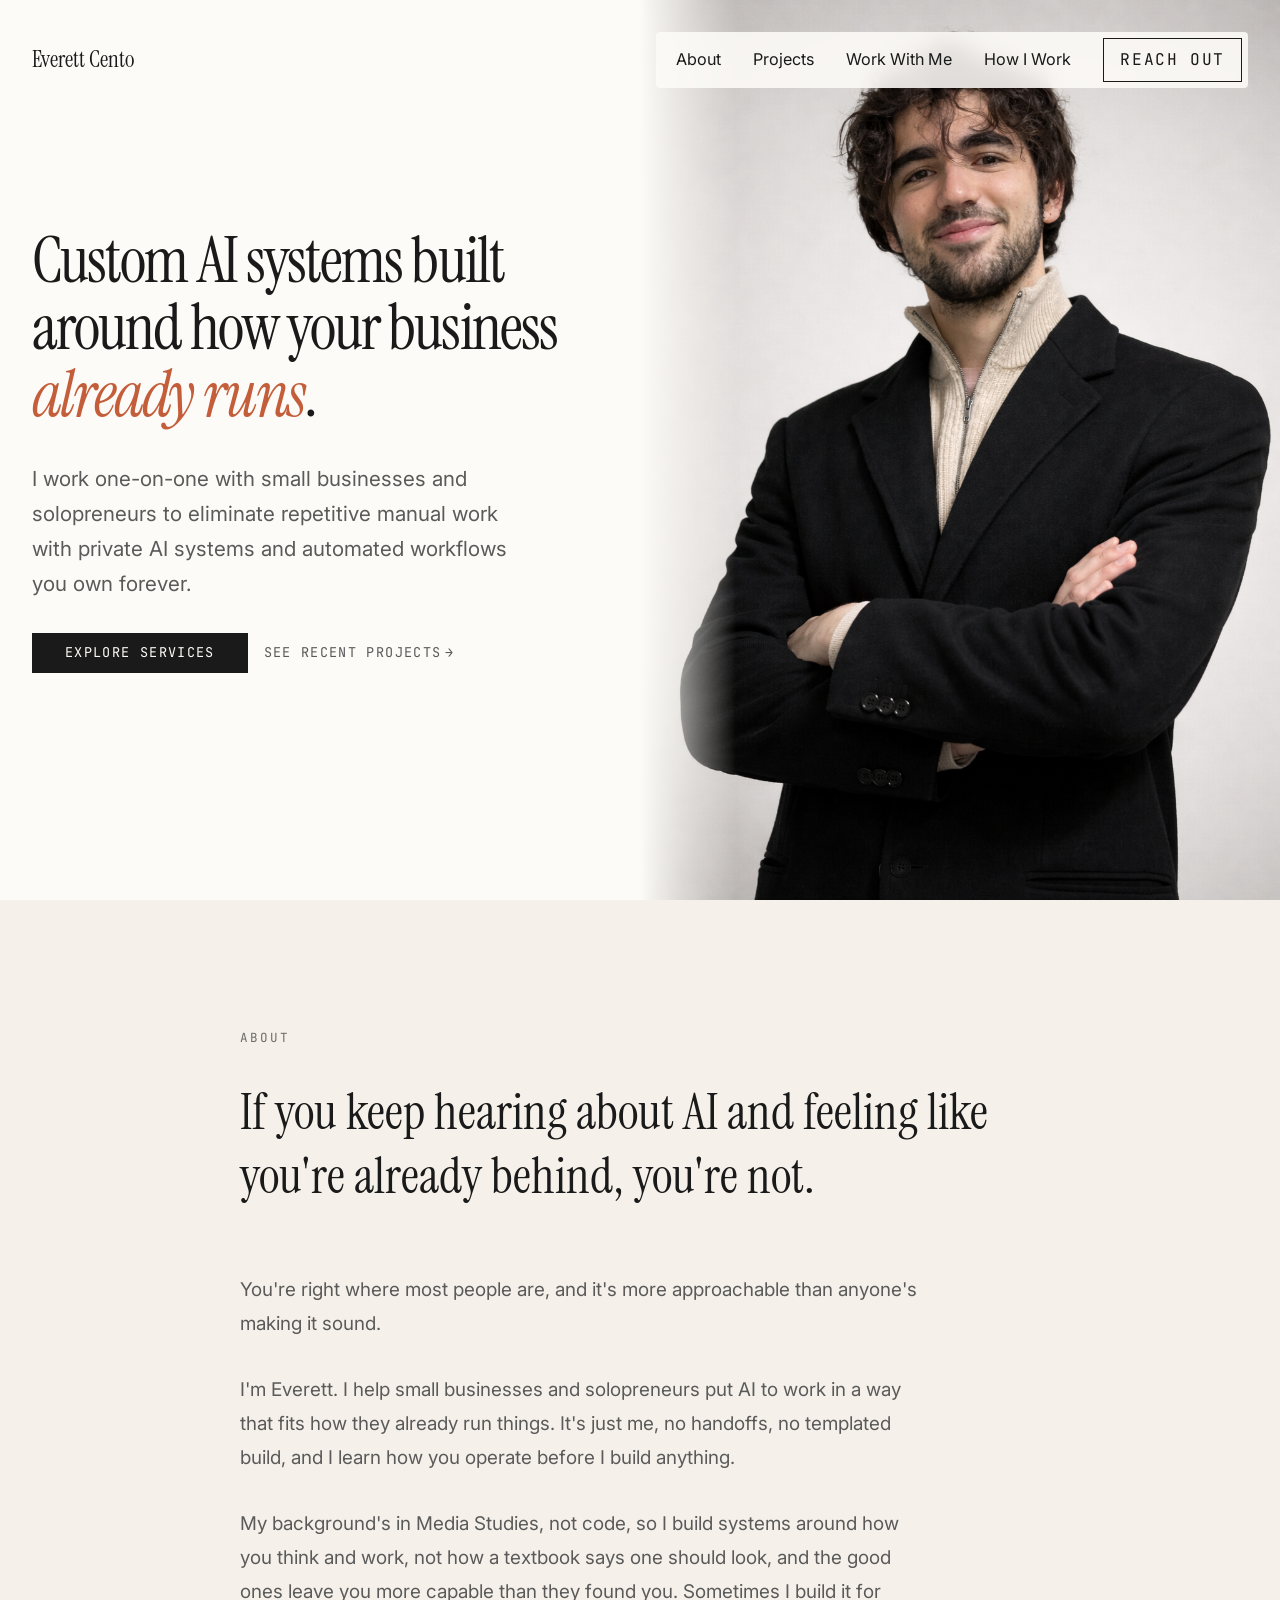
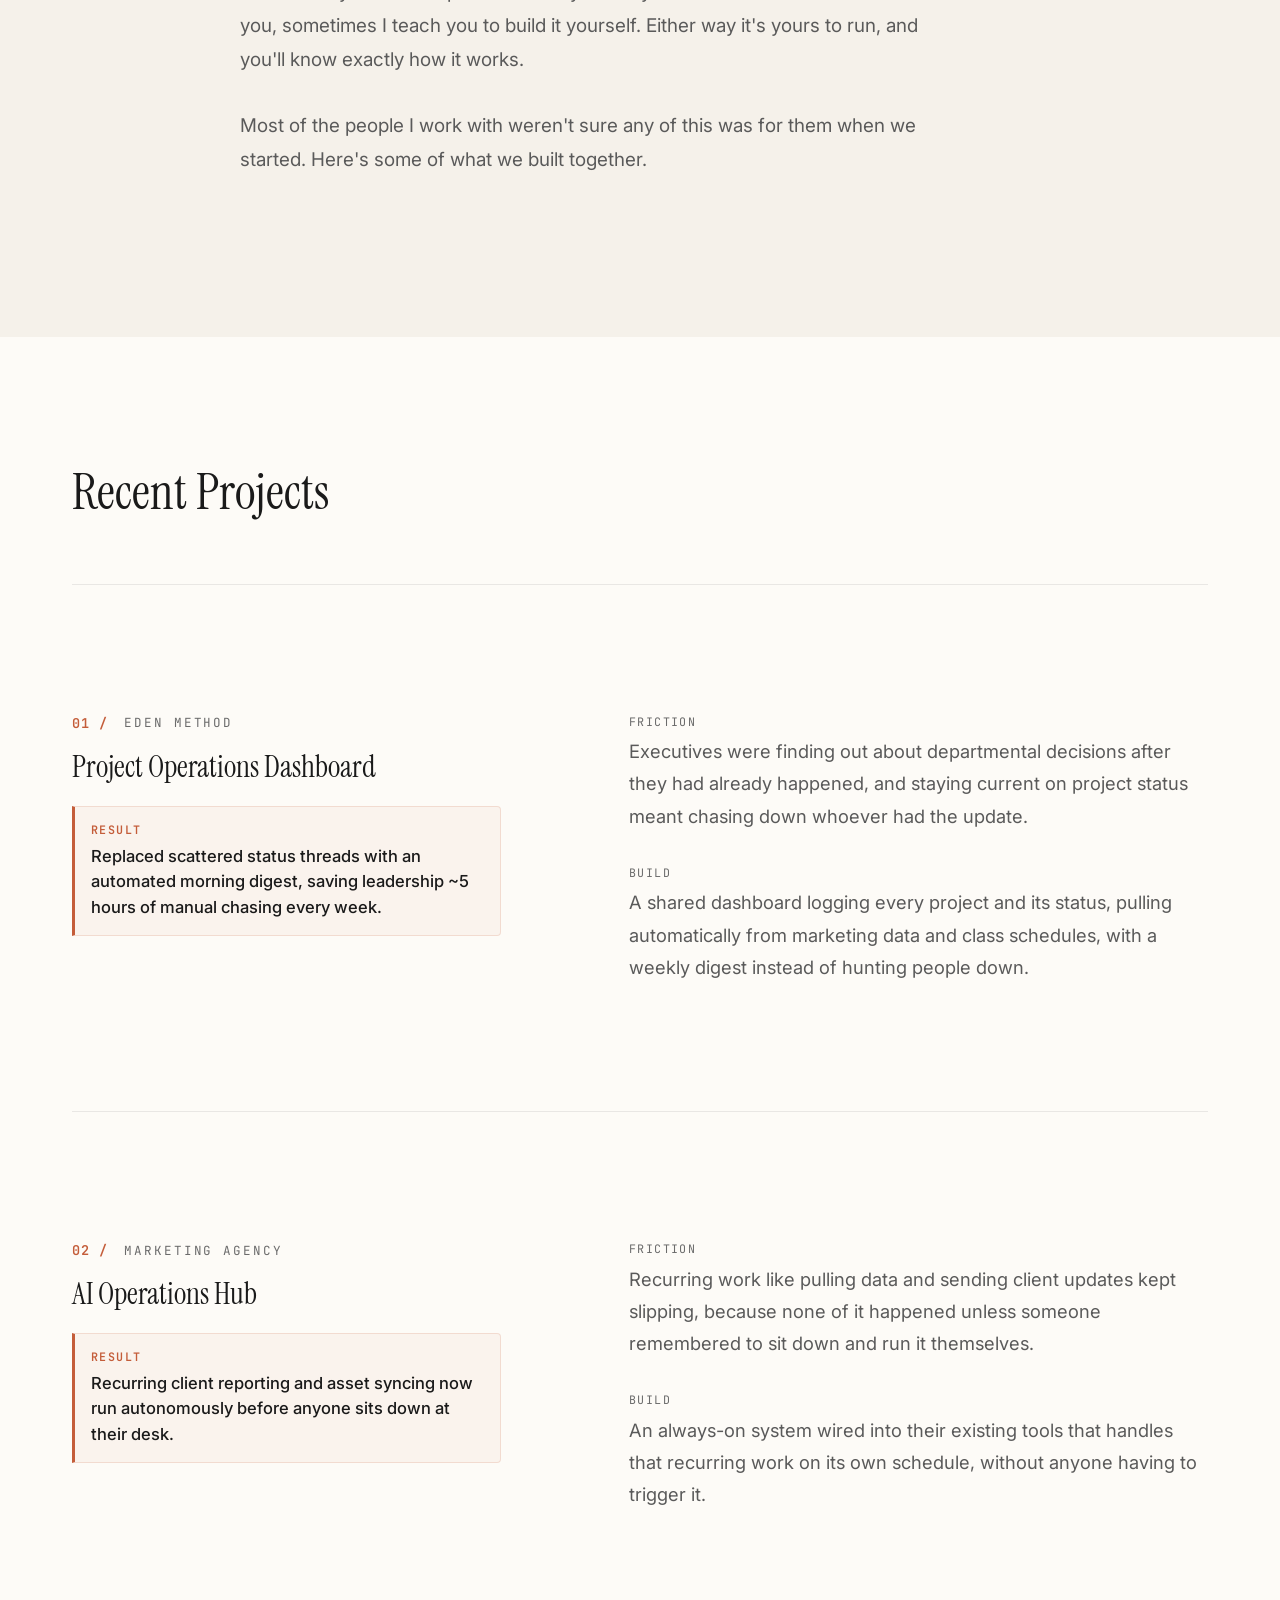
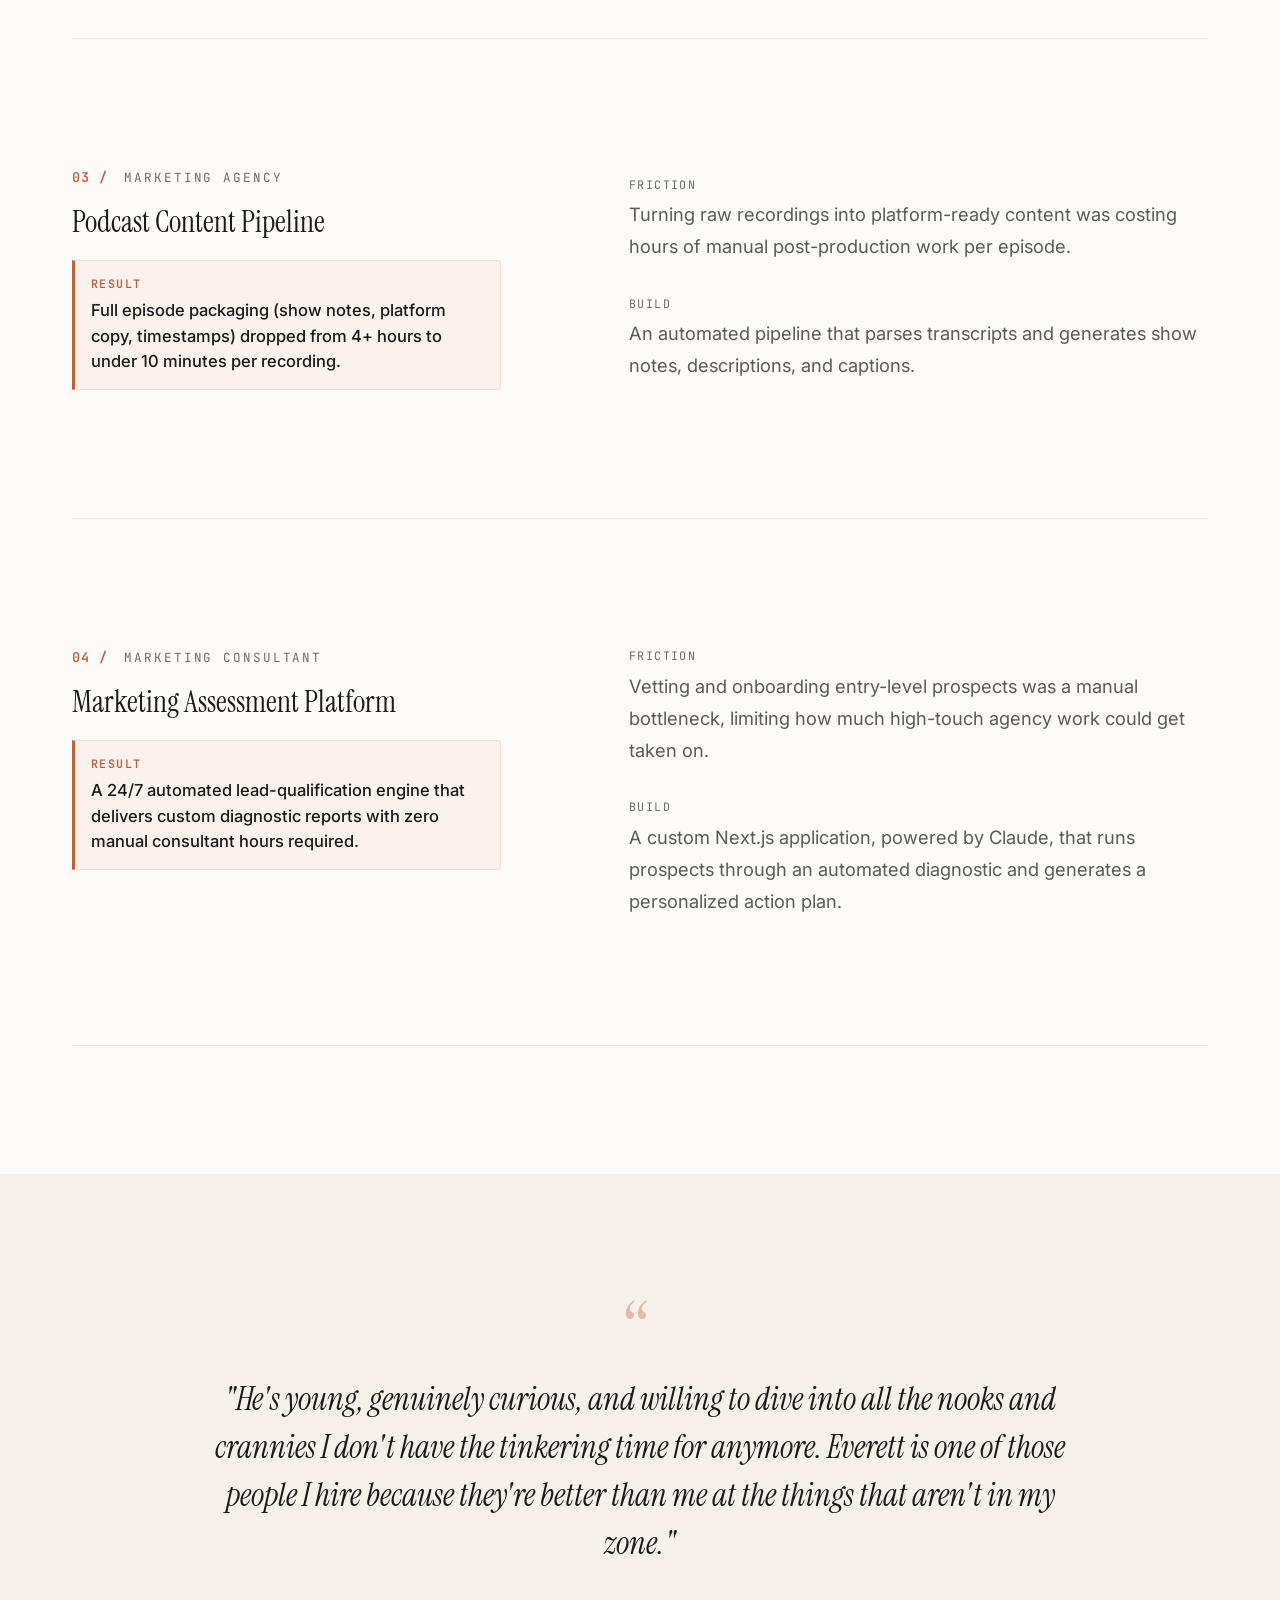
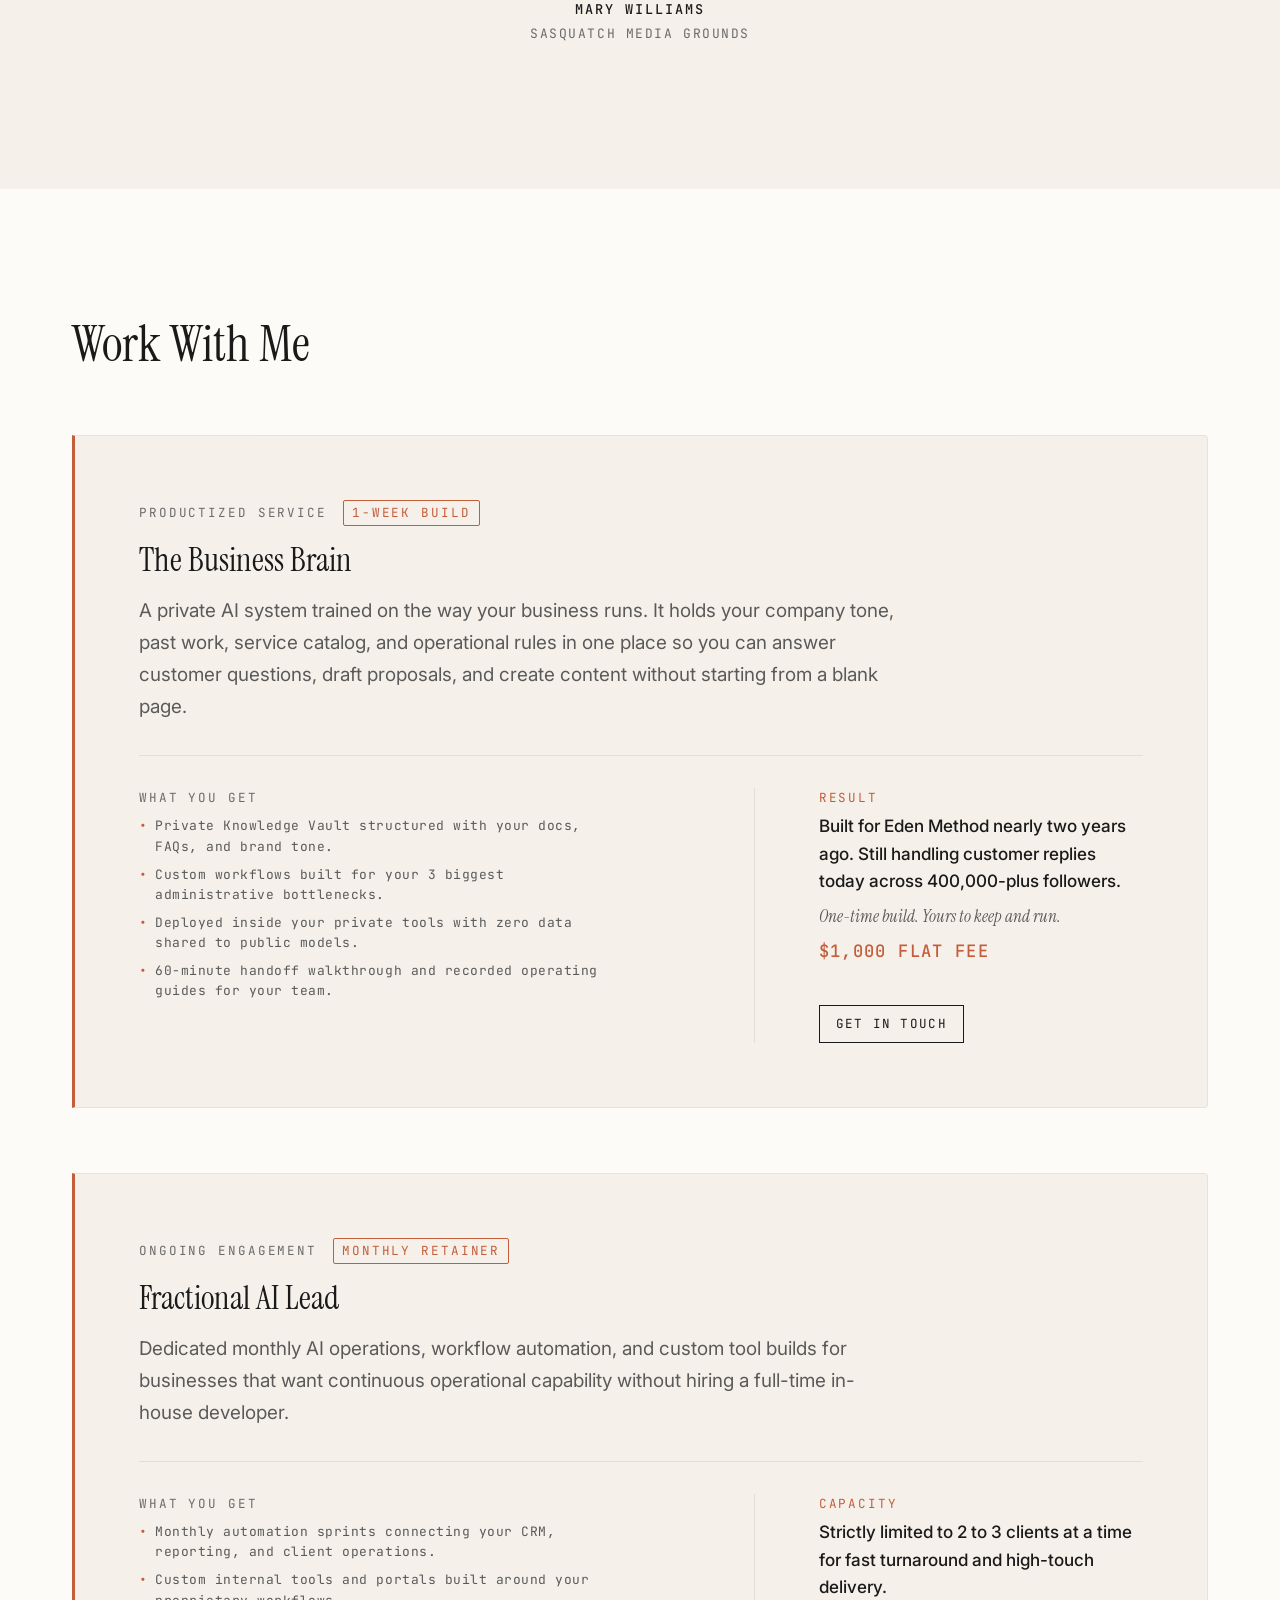
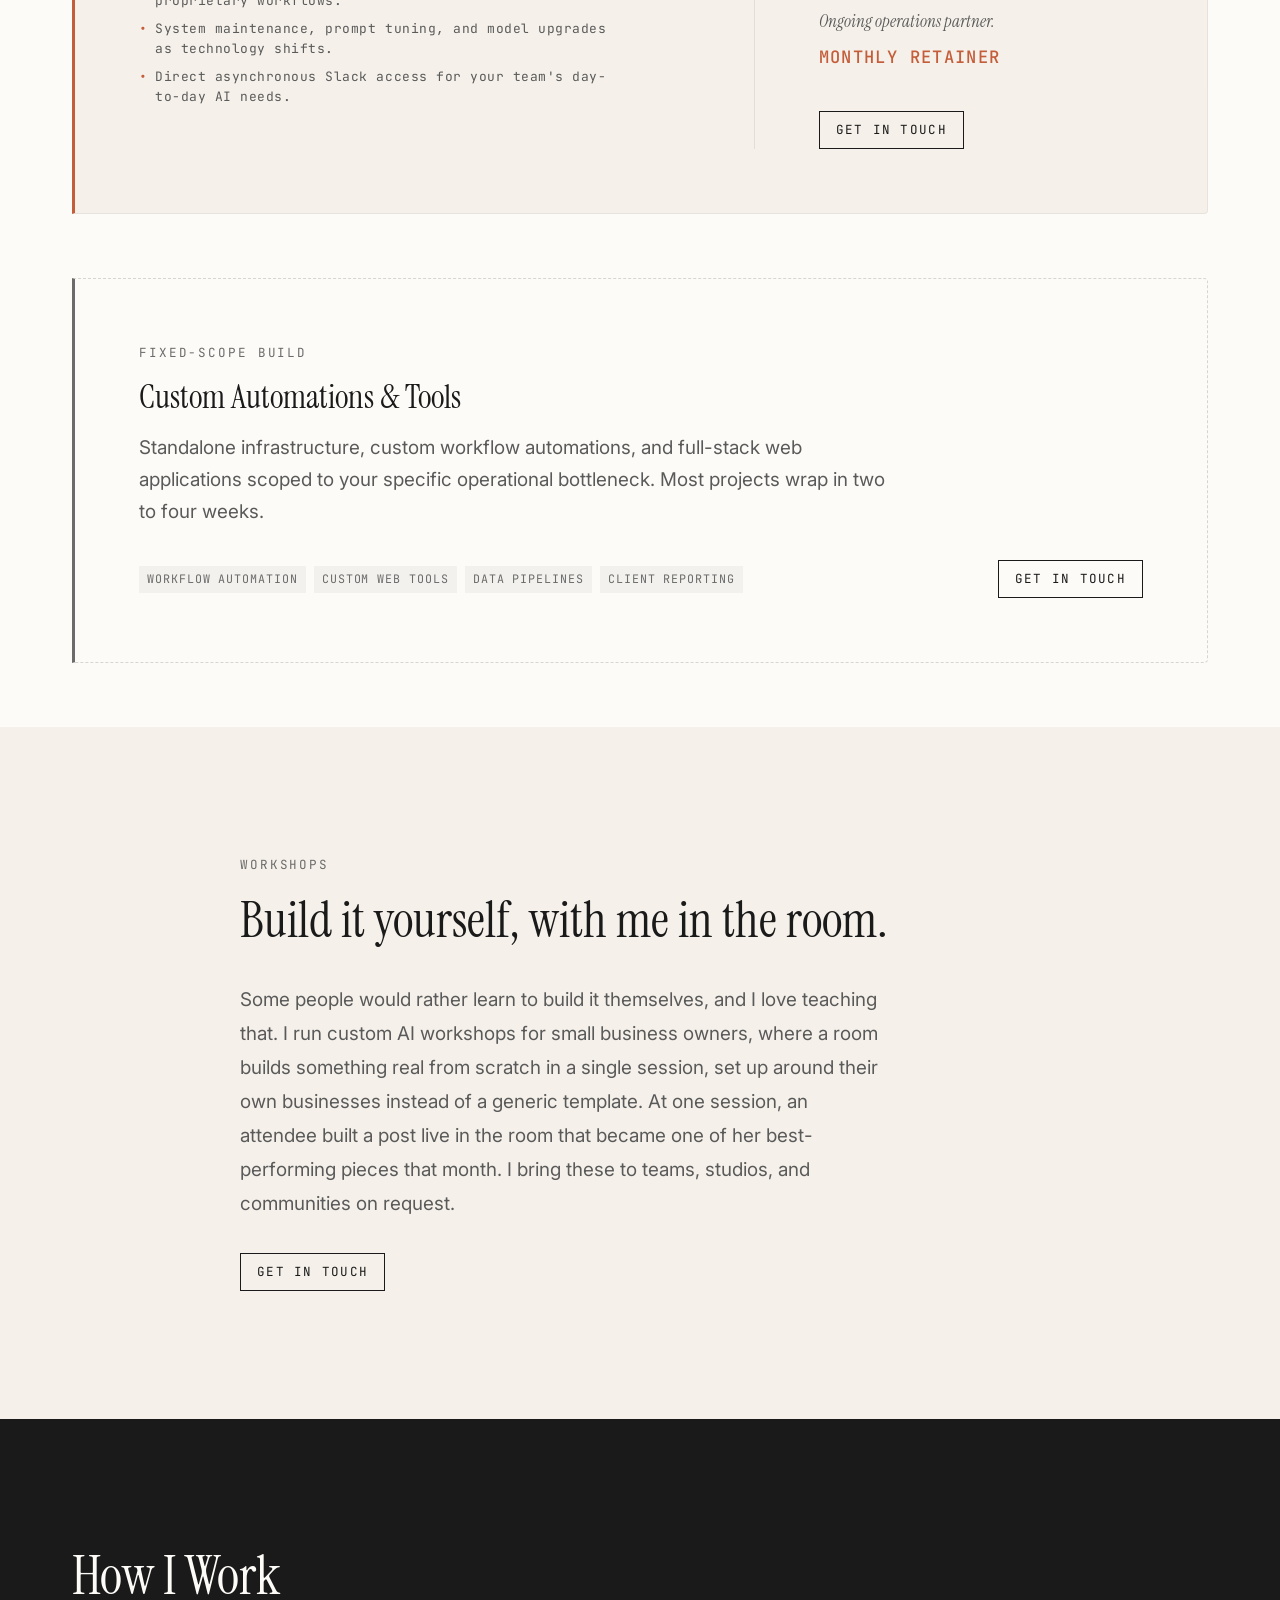
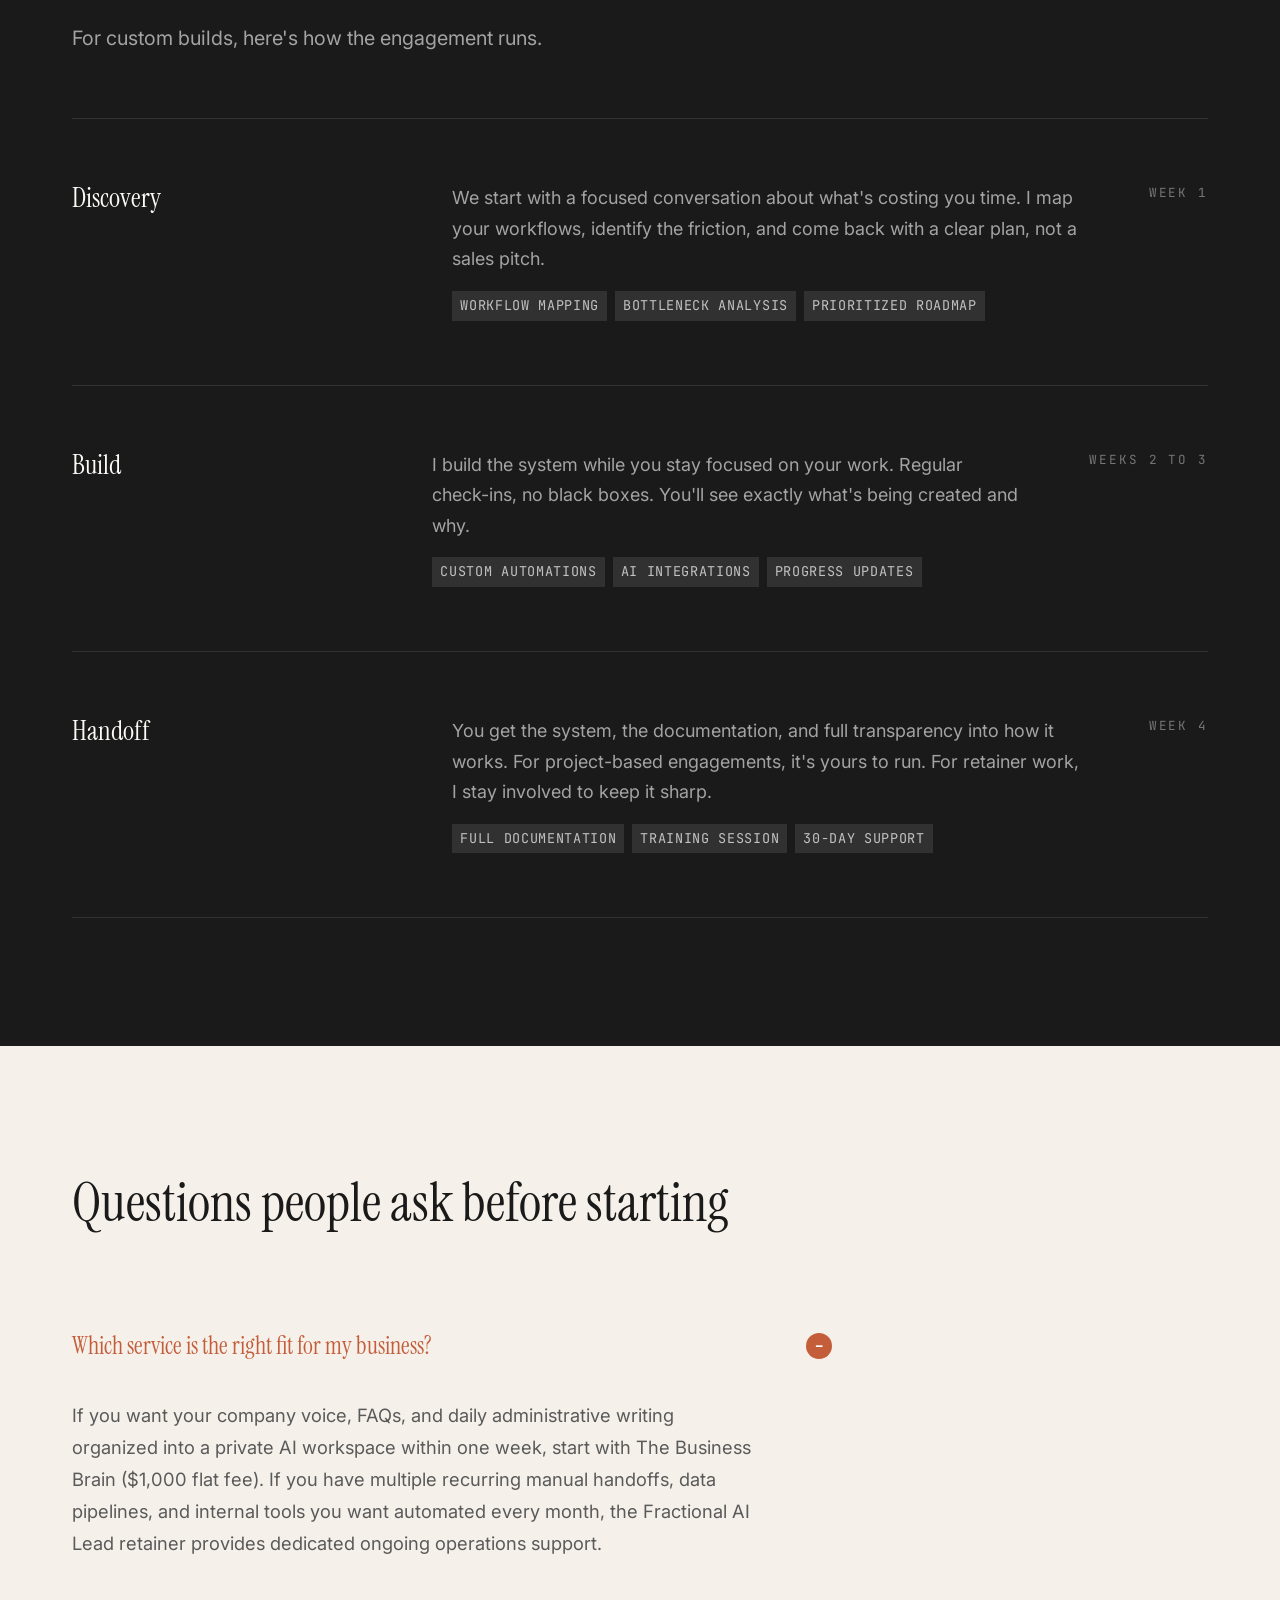
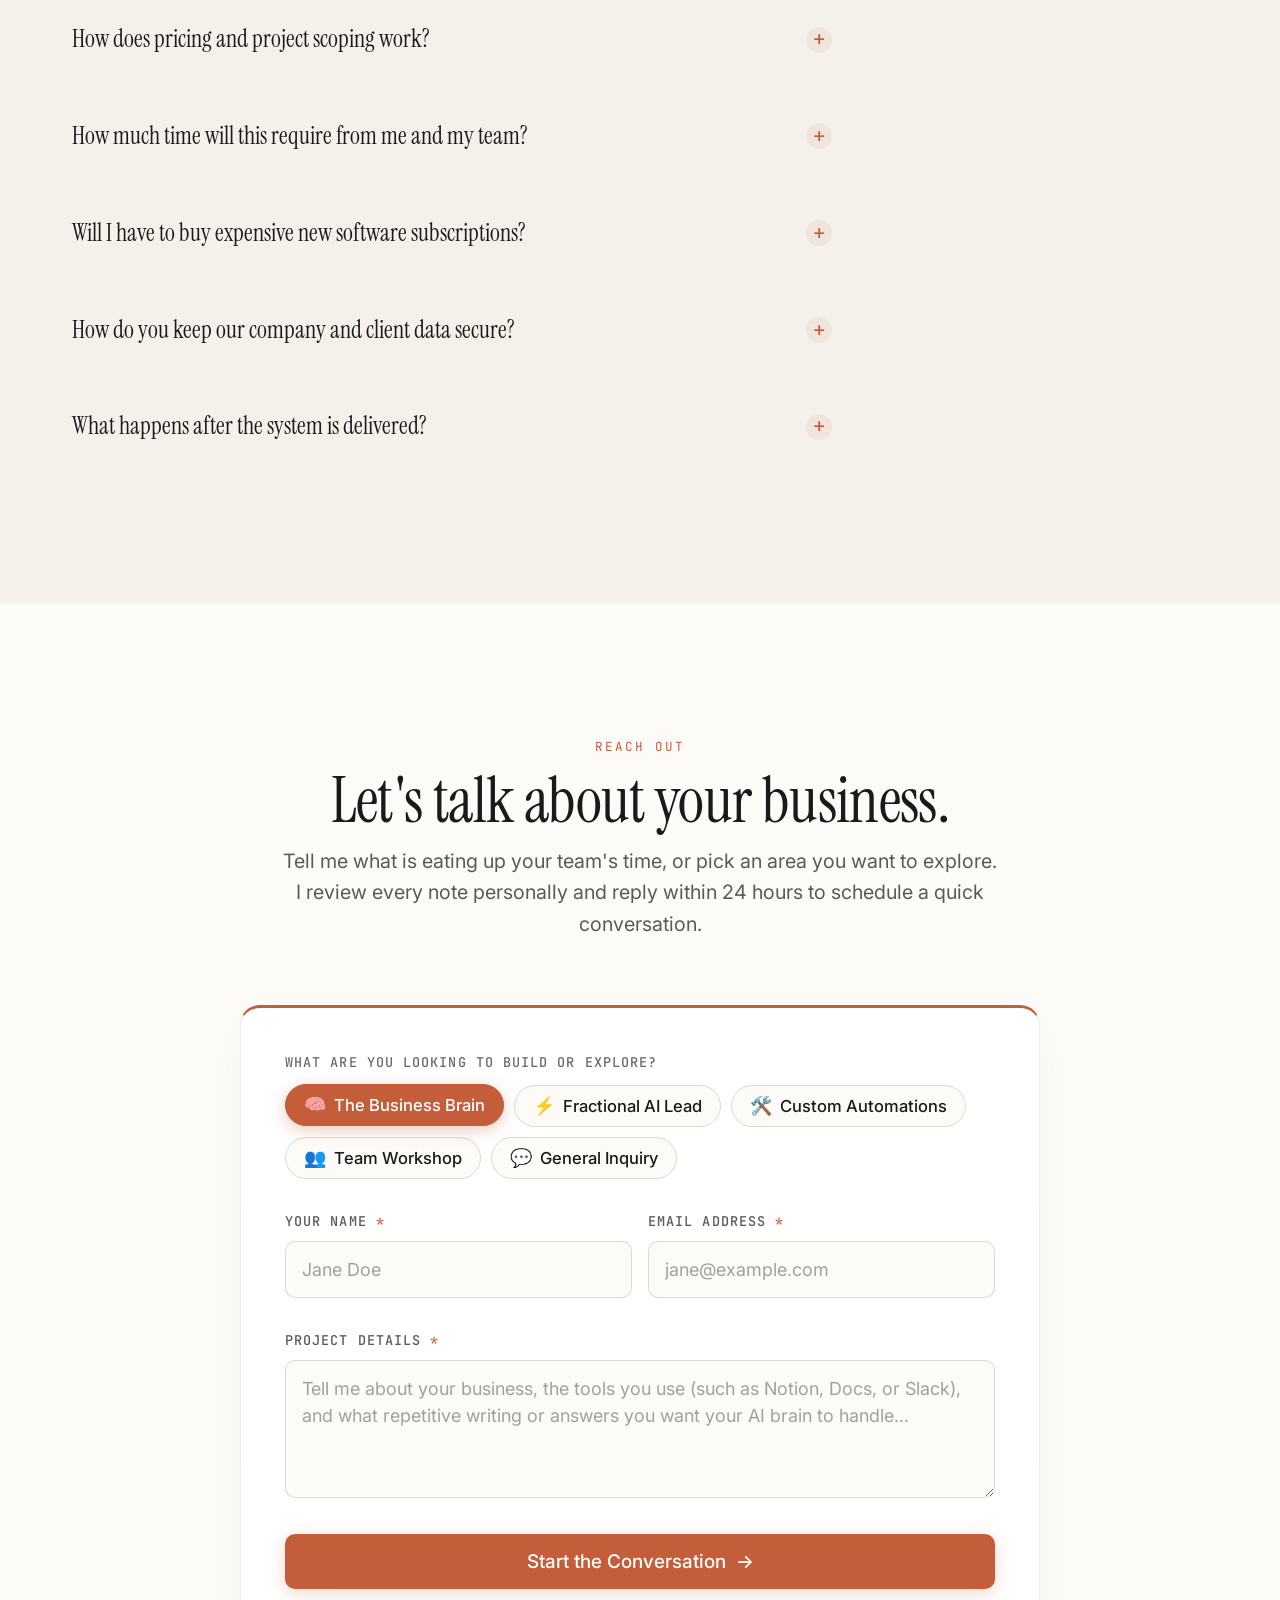
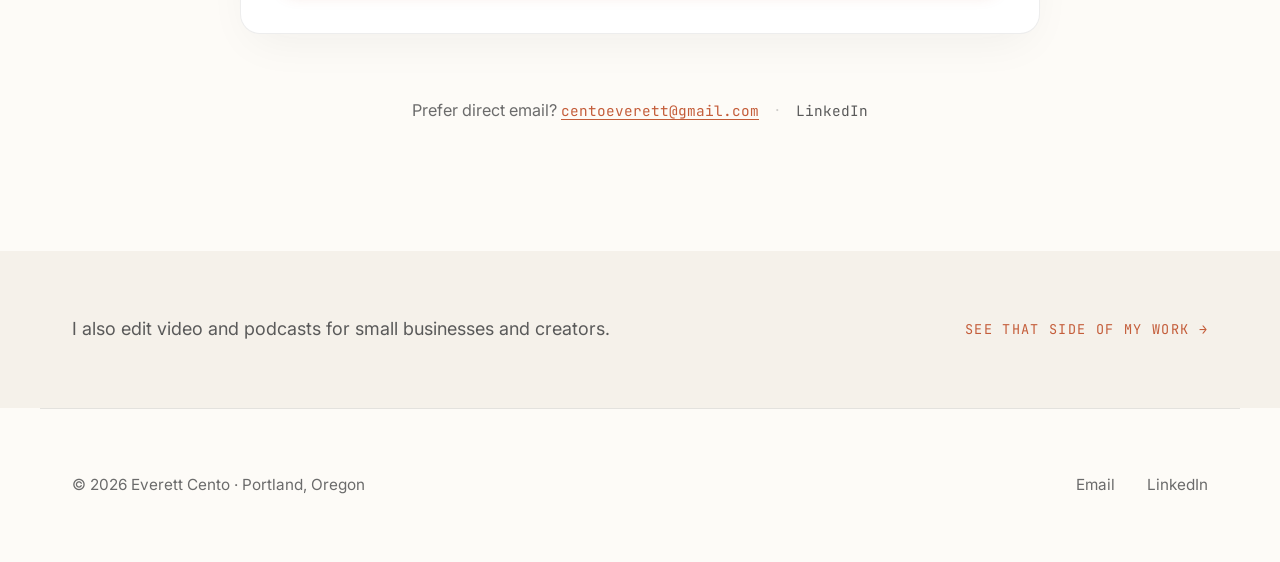
==== commit 263a8b0b: "Replace root with homepage hub routing to /ai and /editing - index.html: umbrella hero ("I take care" ====
--- a/ai/index.html
+++ b/ai/index.html
@@ -151,7 +151,7 @@
                         <div class="work-row-meta">
                             <div class="work-item-header">
                                 <span class="work-index">01 /</span>
-                                <span class="label">Wellness &amp; Education Brand</span>
+                                <span class="label">Eden Method</span>
                             </div>
                             <h3>Project Operations Dashboard</h3>
                             <div class="work-item-outcome">
--- a/styles.css
+++ b/styles.css
@@ -1662,6 +1662,120 @@
 }
 
 /* ==========================================
+   Homepage Hub
+   ========================================== */
+
+.hero-cta-outline {
+    background: transparent;
+    color: var(--text-primary);
+}
+
+/* Two routing buttons need to sit side by side in the half-width hero */
+.hero-actions-paths .hero-cta {
+    padding: var(--space-sm) 20px;
+}
+
+.paths {
+    padding: var(--space-2xl) 0;
+    background: var(--bg-secondary);
+    position: relative;
+    z-index: 10;
+}
+
+.paths .work-header h2 {
+    font-size: clamp(2rem, 4vw, 2.75rem);
+}
+
+/* AI is the anchor: its card gets more room */
+.paths-grid {
+    display: grid;
+    grid-template-columns: 1.3fr 1fr;
+    gap: var(--space-lg);
+    align-items: stretch;
+}
+
+.path-card {
+    display: flex;
+    flex-direction: column;
+    gap: var(--space-md);
+    padding: var(--space-xl);
+    background: var(--bg-primary);
+    border: 1px solid rgba(0, 0, 0, 0.06);
+    border-top: 3px solid var(--text-muted);
+    border-radius: 4px;
+    transition: transform var(--transition), box-shadow var(--transition);
+}
+
+.path-card-primary {
+    border-top-color: var(--accent);
+}
+
+.path-card:hover {
+    transform: translateY(-3px);
+    box-shadow: 0 16px 40px rgba(0, 0, 0, 0.06);
+}
+
+.path-label {
+    color: var(--accent);
+}
+
+.path-description {
+    font-family: var(--font-display);
+    font-size: 1.45rem;
+    line-height: 1.35;
+    color: var(--text-primary);
+}
+
+.path-card:not(.path-card-primary) .path-description {
+    font-size: 1.3rem;
+}
+
+.path-start {
+    color: var(--text-secondary);
+    font-size: 0.98rem;
+}
+
+.path-start .label {
+    display: block;
+    margin-bottom: 2px;
+}
+
+.path-link {
+    margin-top: auto;
+    font-family: var(--font-mono);
+    font-size: 0.75rem;
+    text-transform: uppercase;
+    letter-spacing: 0.1em;
+    color: var(--accent);
+    transition: transform var(--transition);
+}
+
+.path-card:hover .path-link {
+    transform: translateX(3px);
+}
+
+.testimonials-light {
+    background: var(--bg-primary);
+}
+
+@media (max-width: 900px) {
+    .paths-grid {
+        grid-template-columns: 1fr;
+    }
+}
+
+@media (max-width: 600px) {
+    .path-card {
+        padding: var(--space-lg);
+    }
+
+    .path-description,
+    .path-card:not(.path-card-primary) .path-description {
+        font-size: 1.2rem;
+    }
+}
+
+/* ==========================================
    Editing Page
    ========================================== */
 
